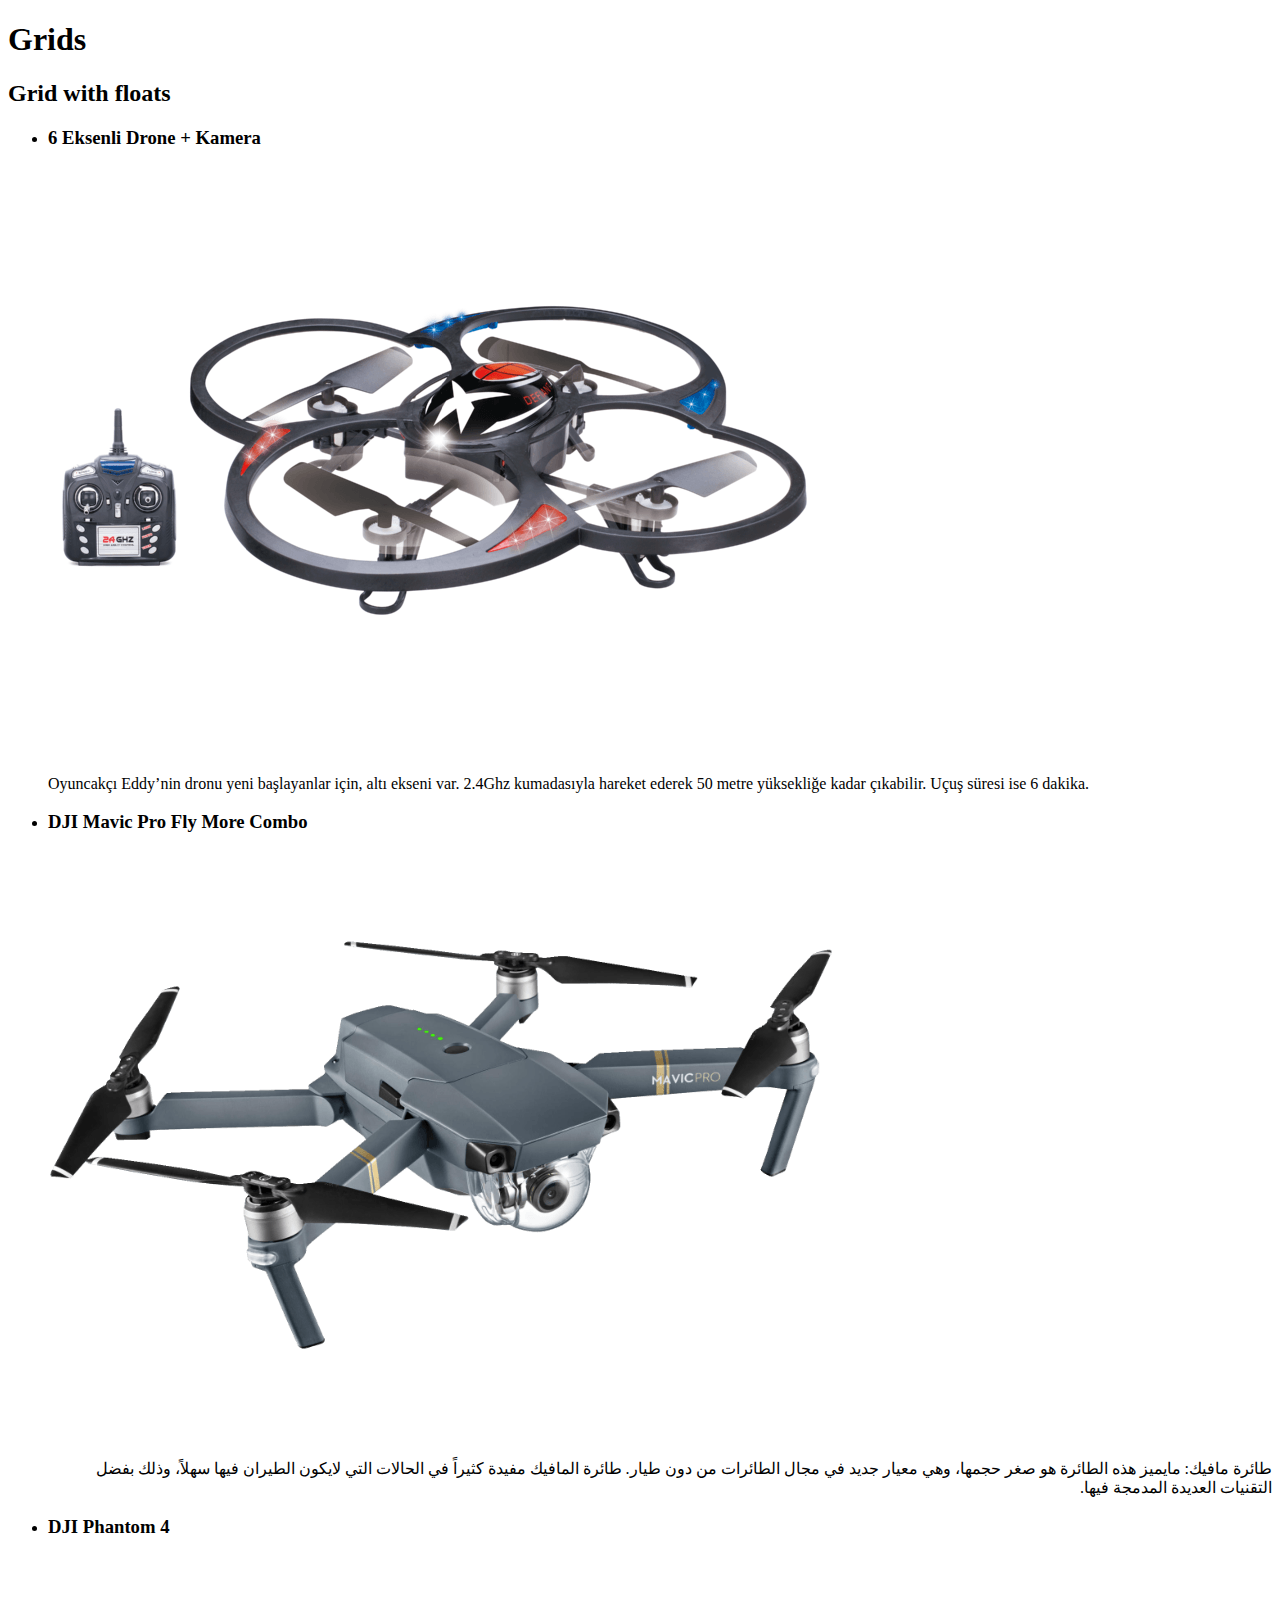
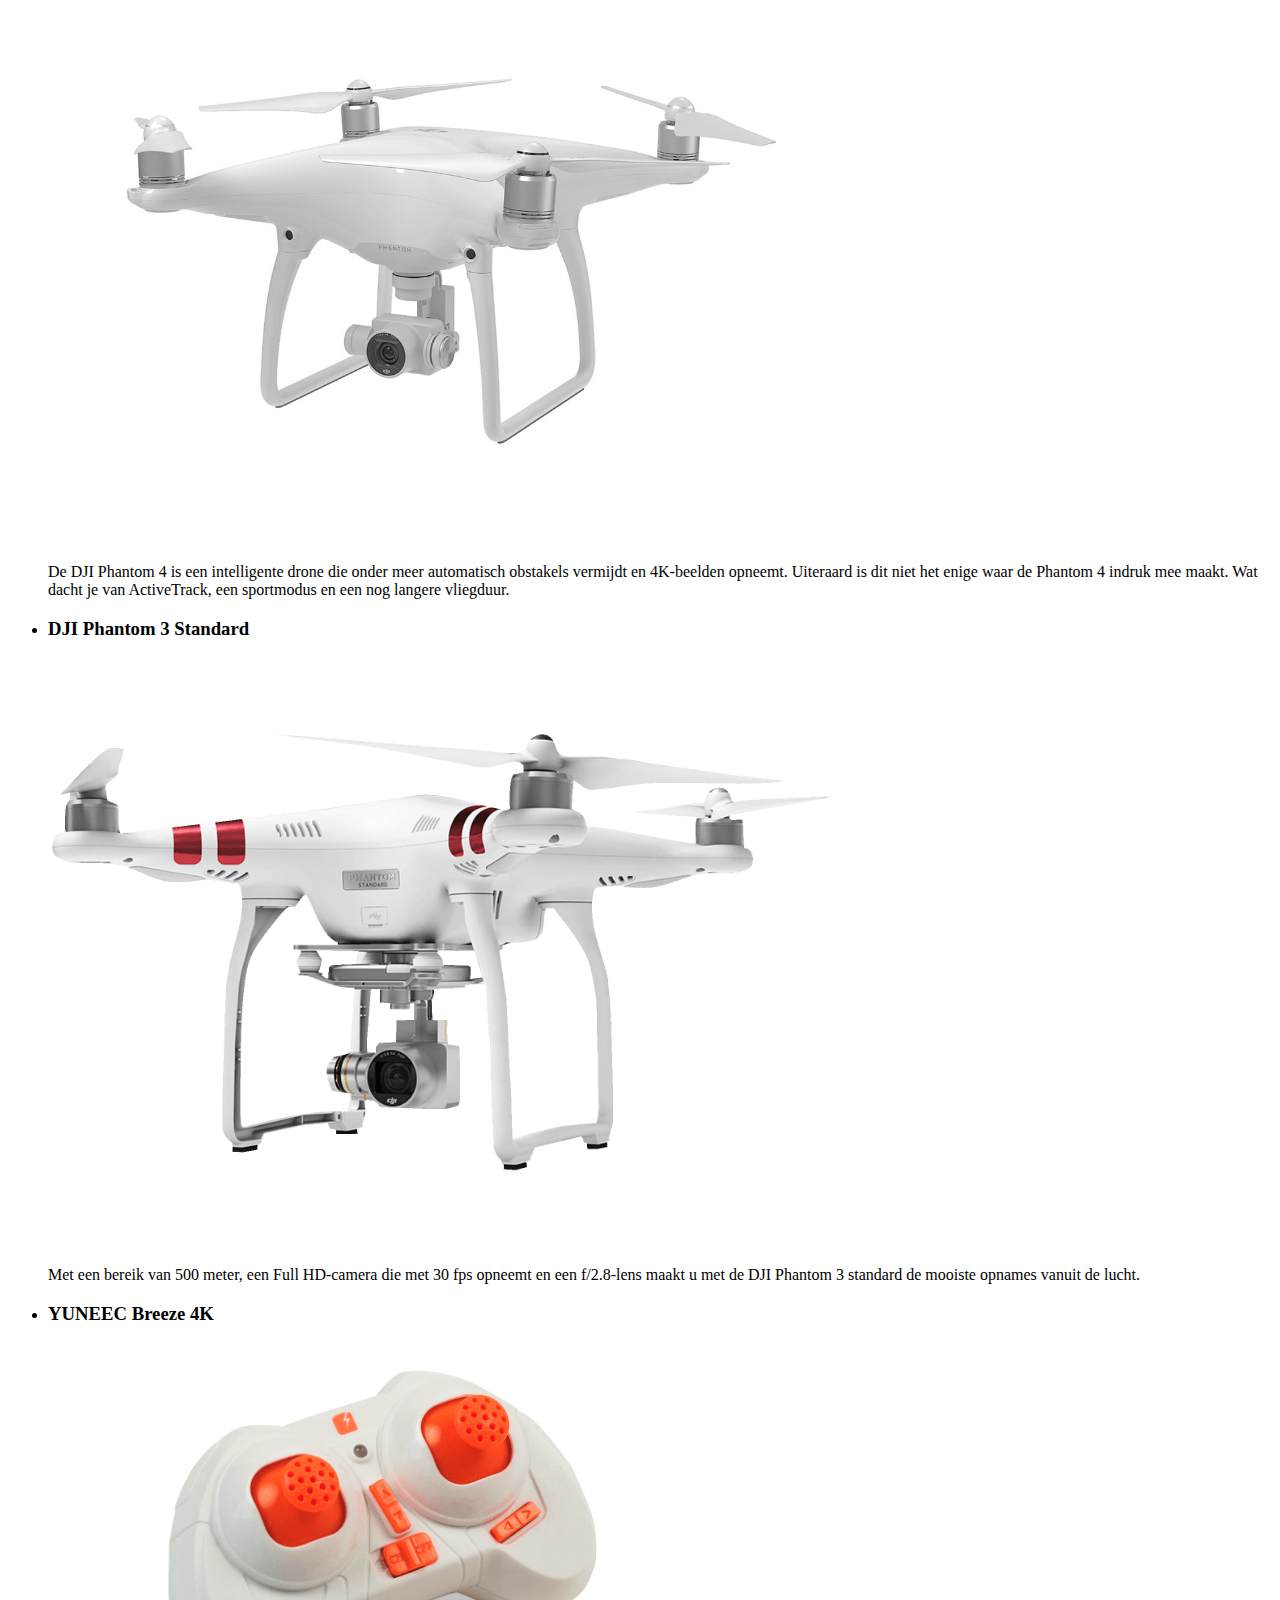
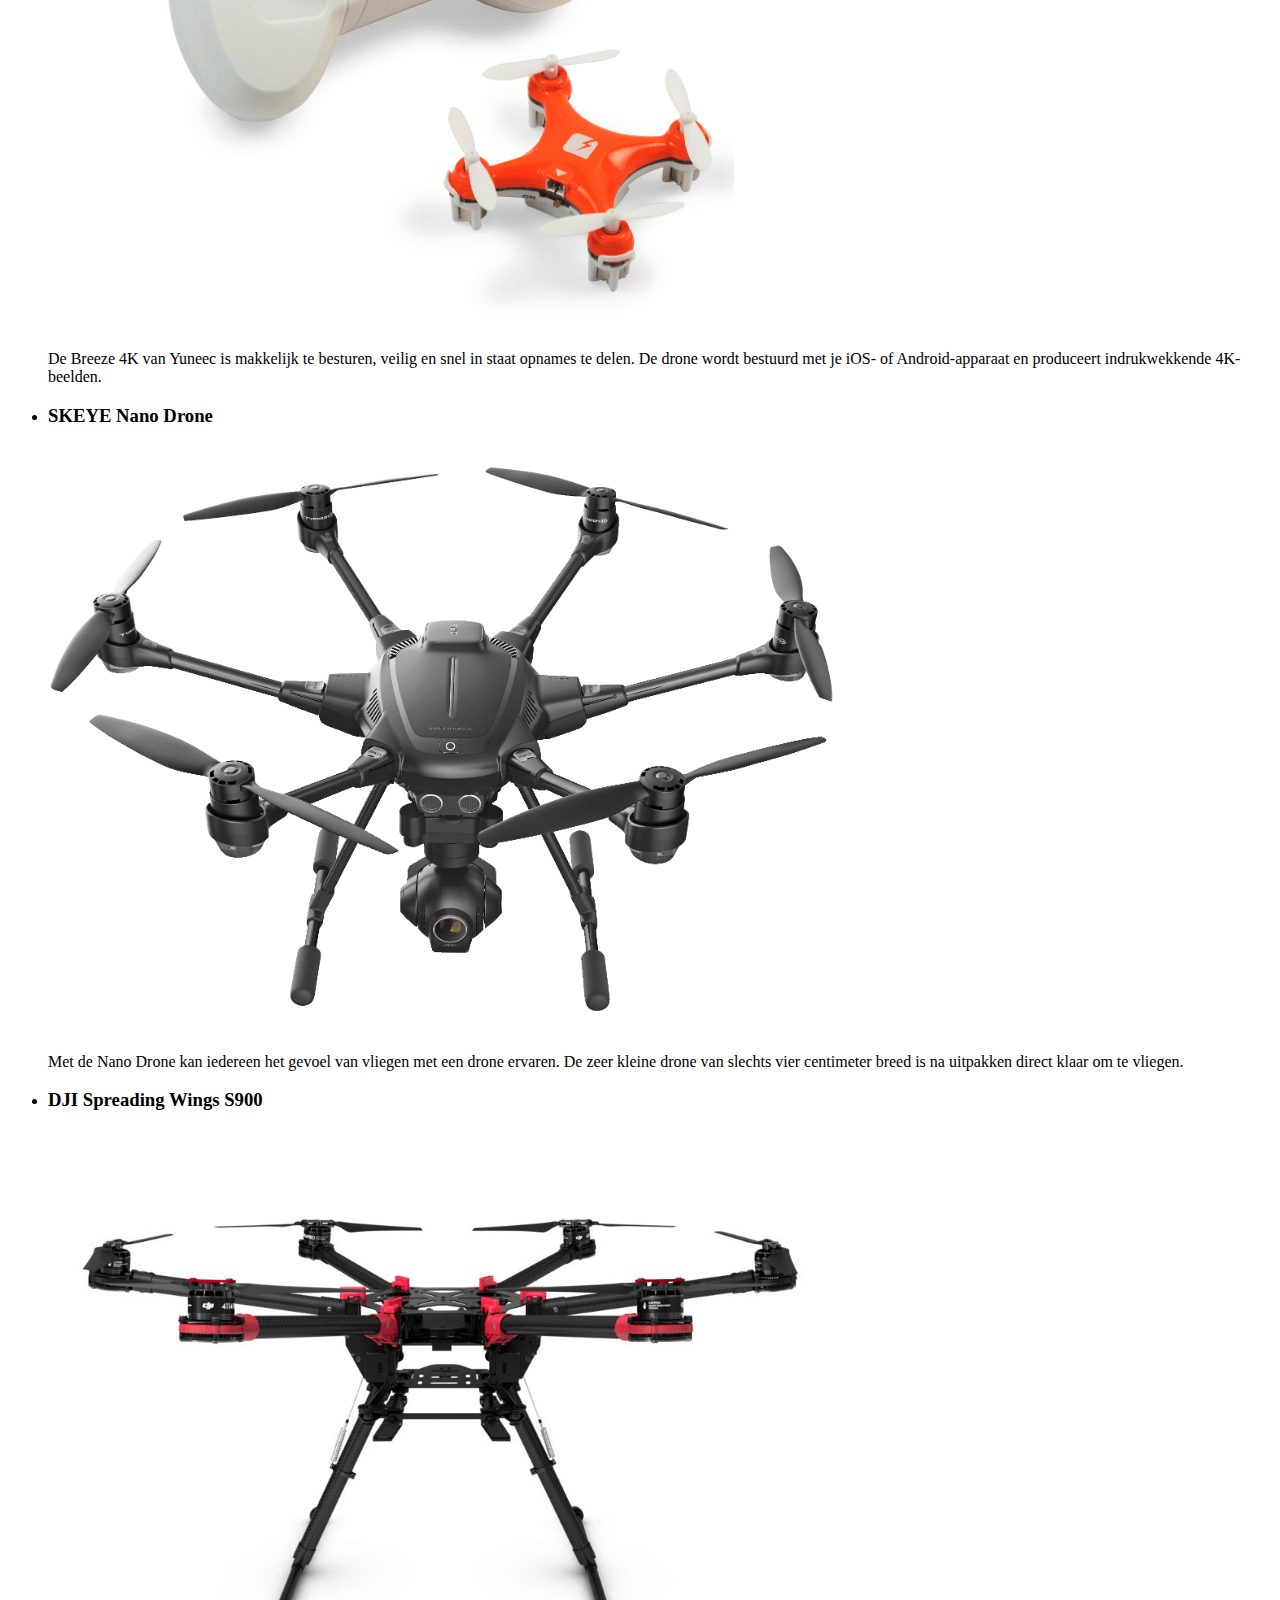
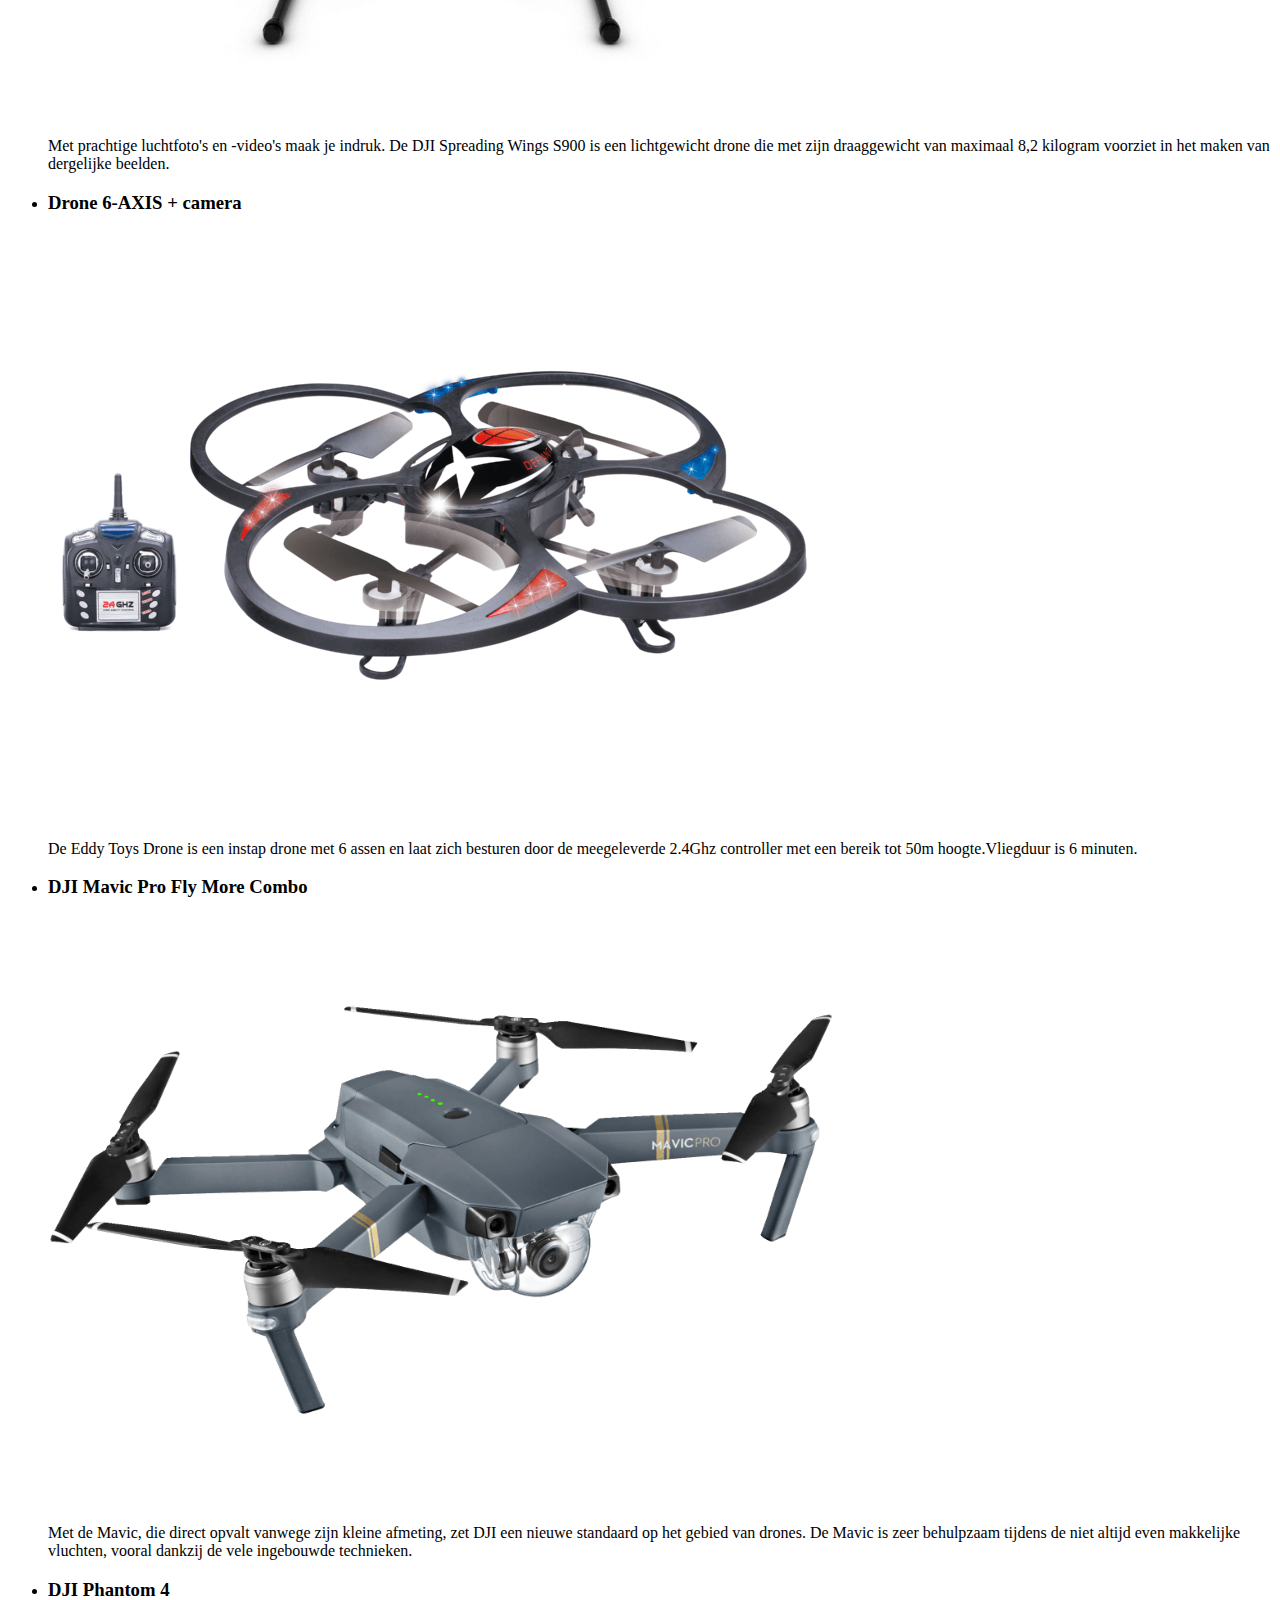
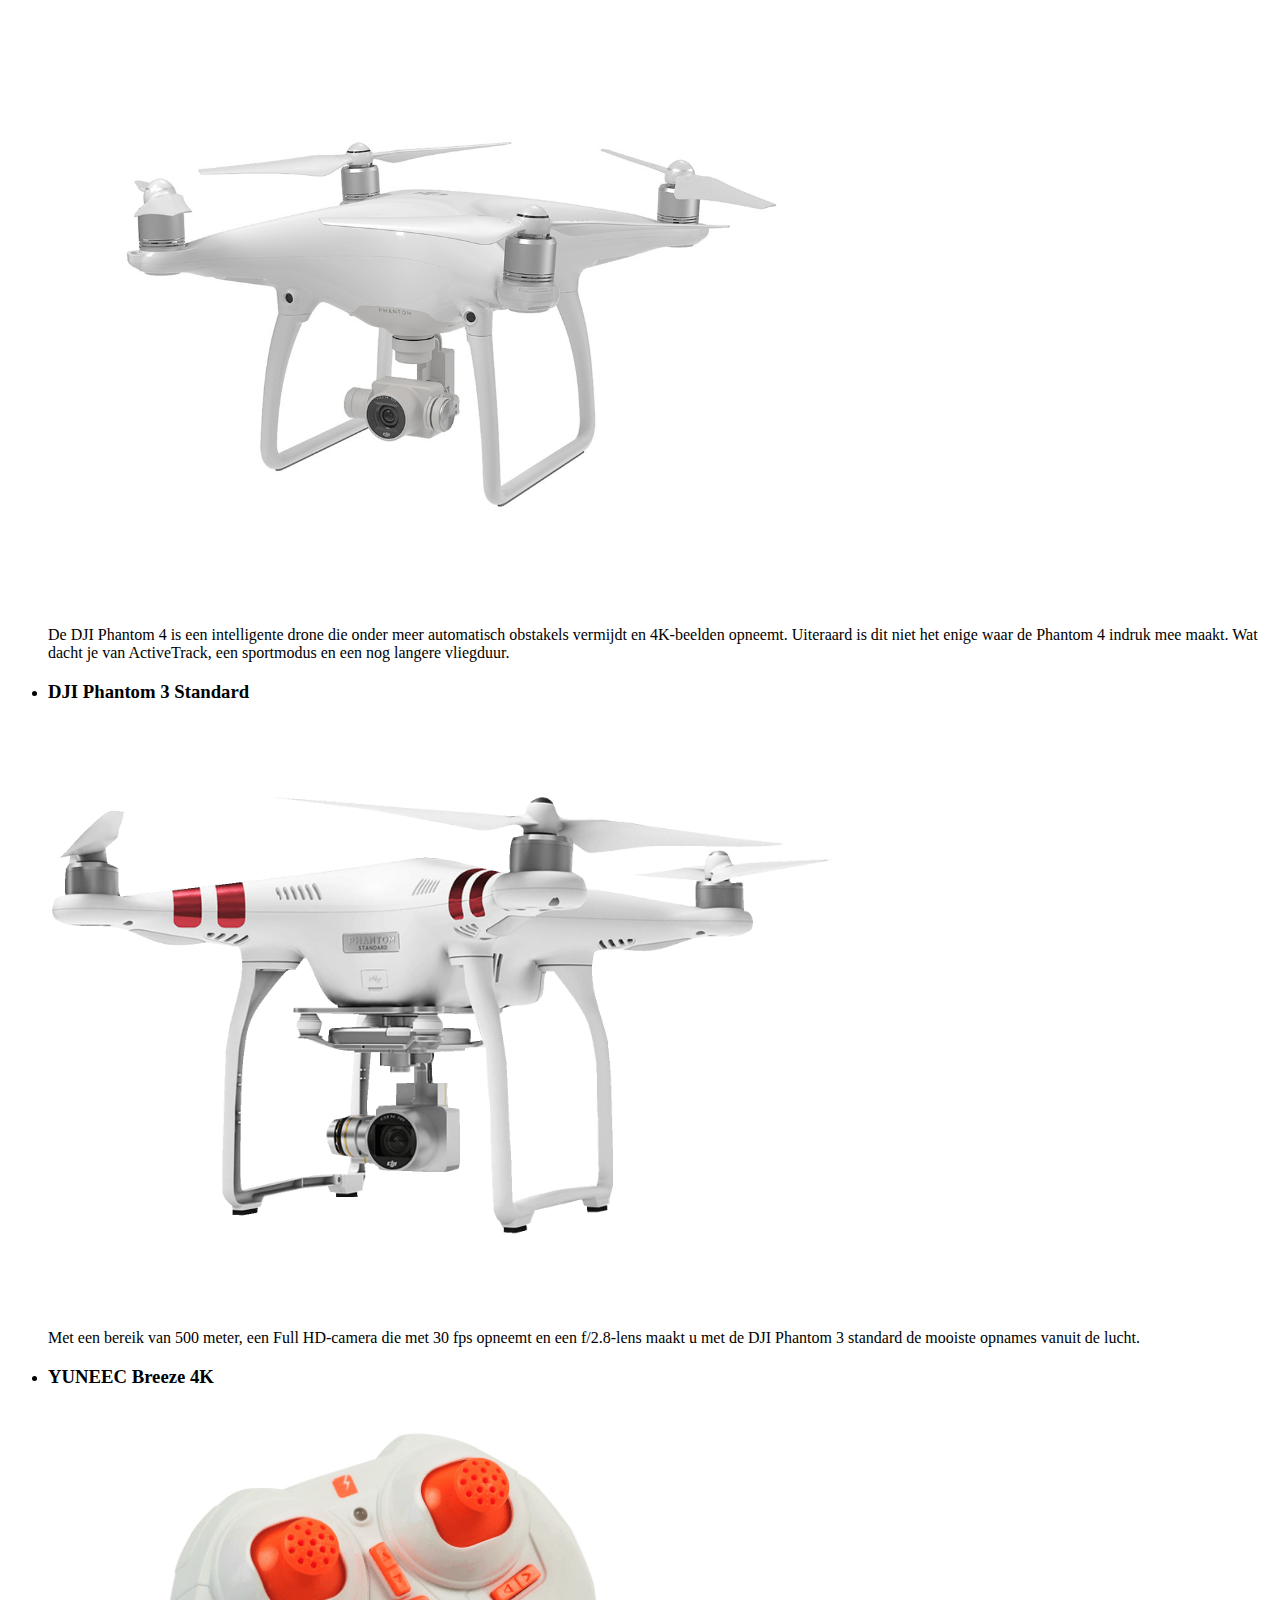
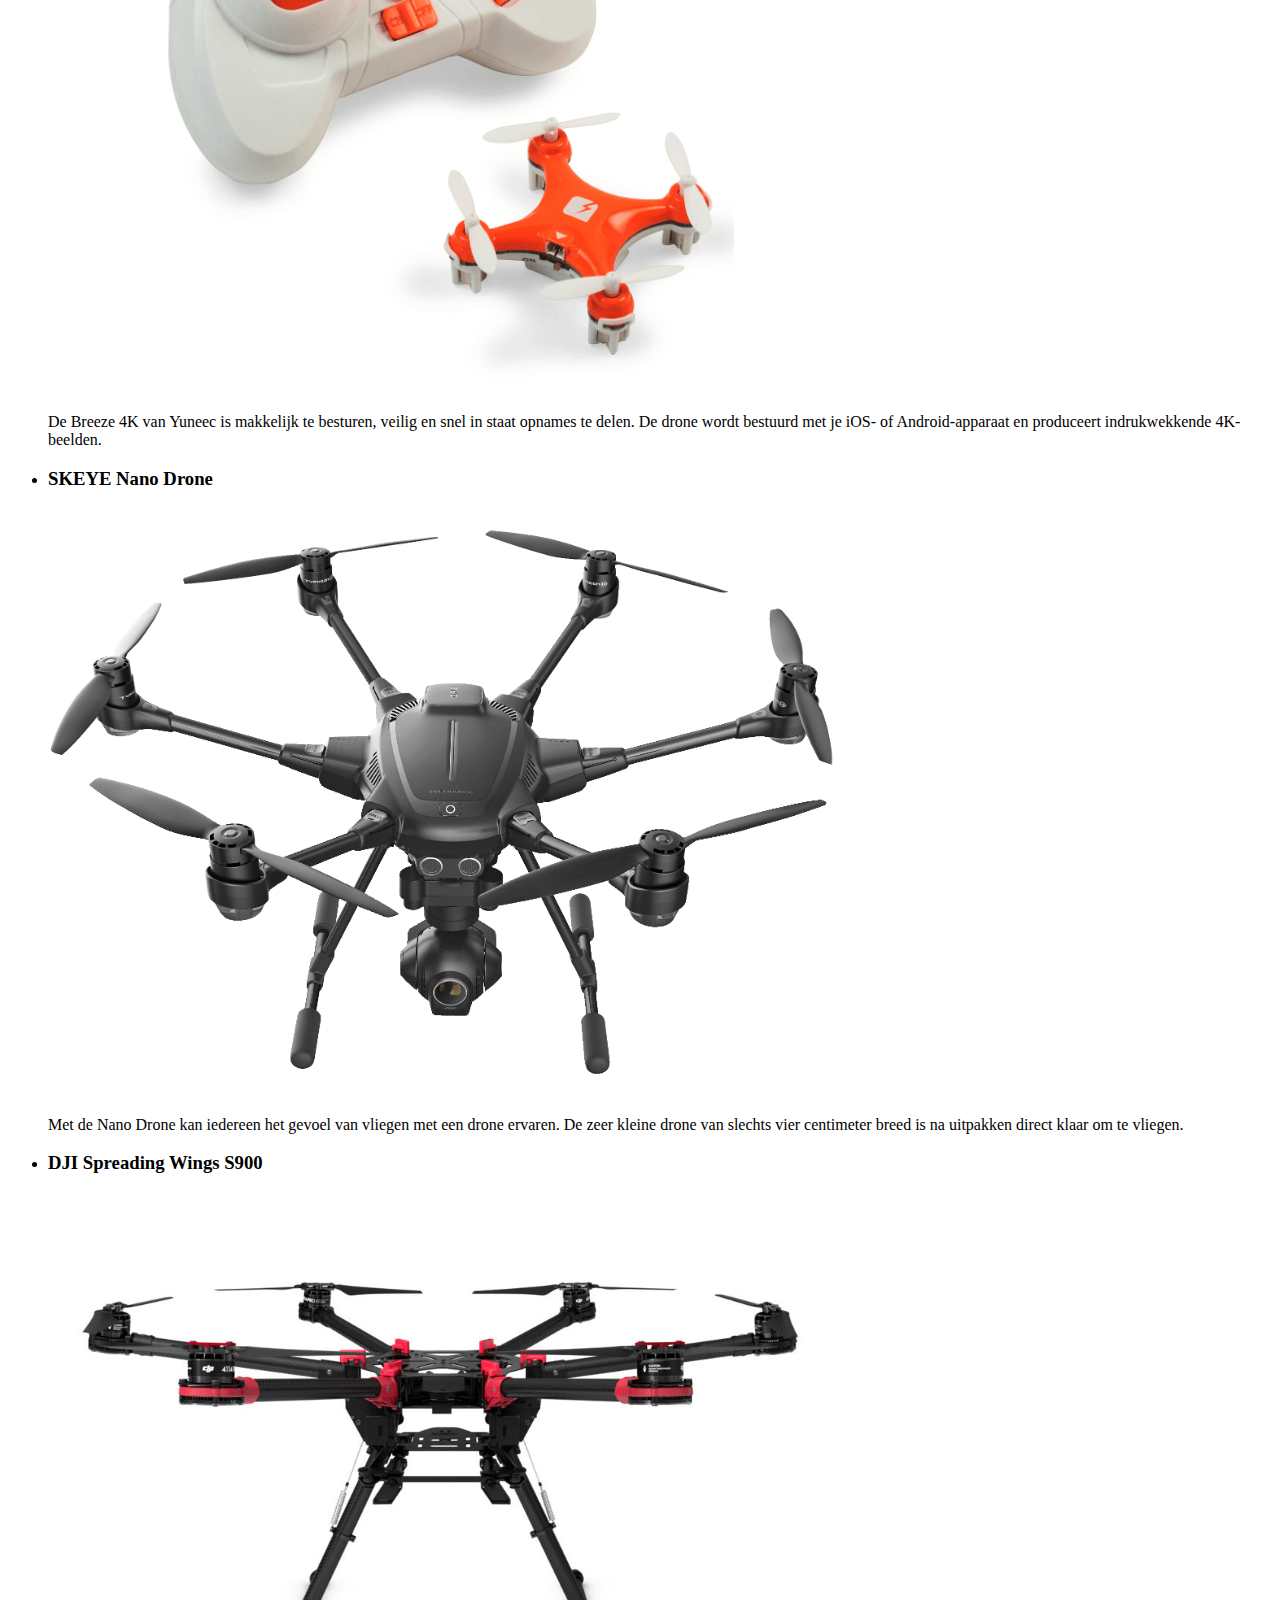
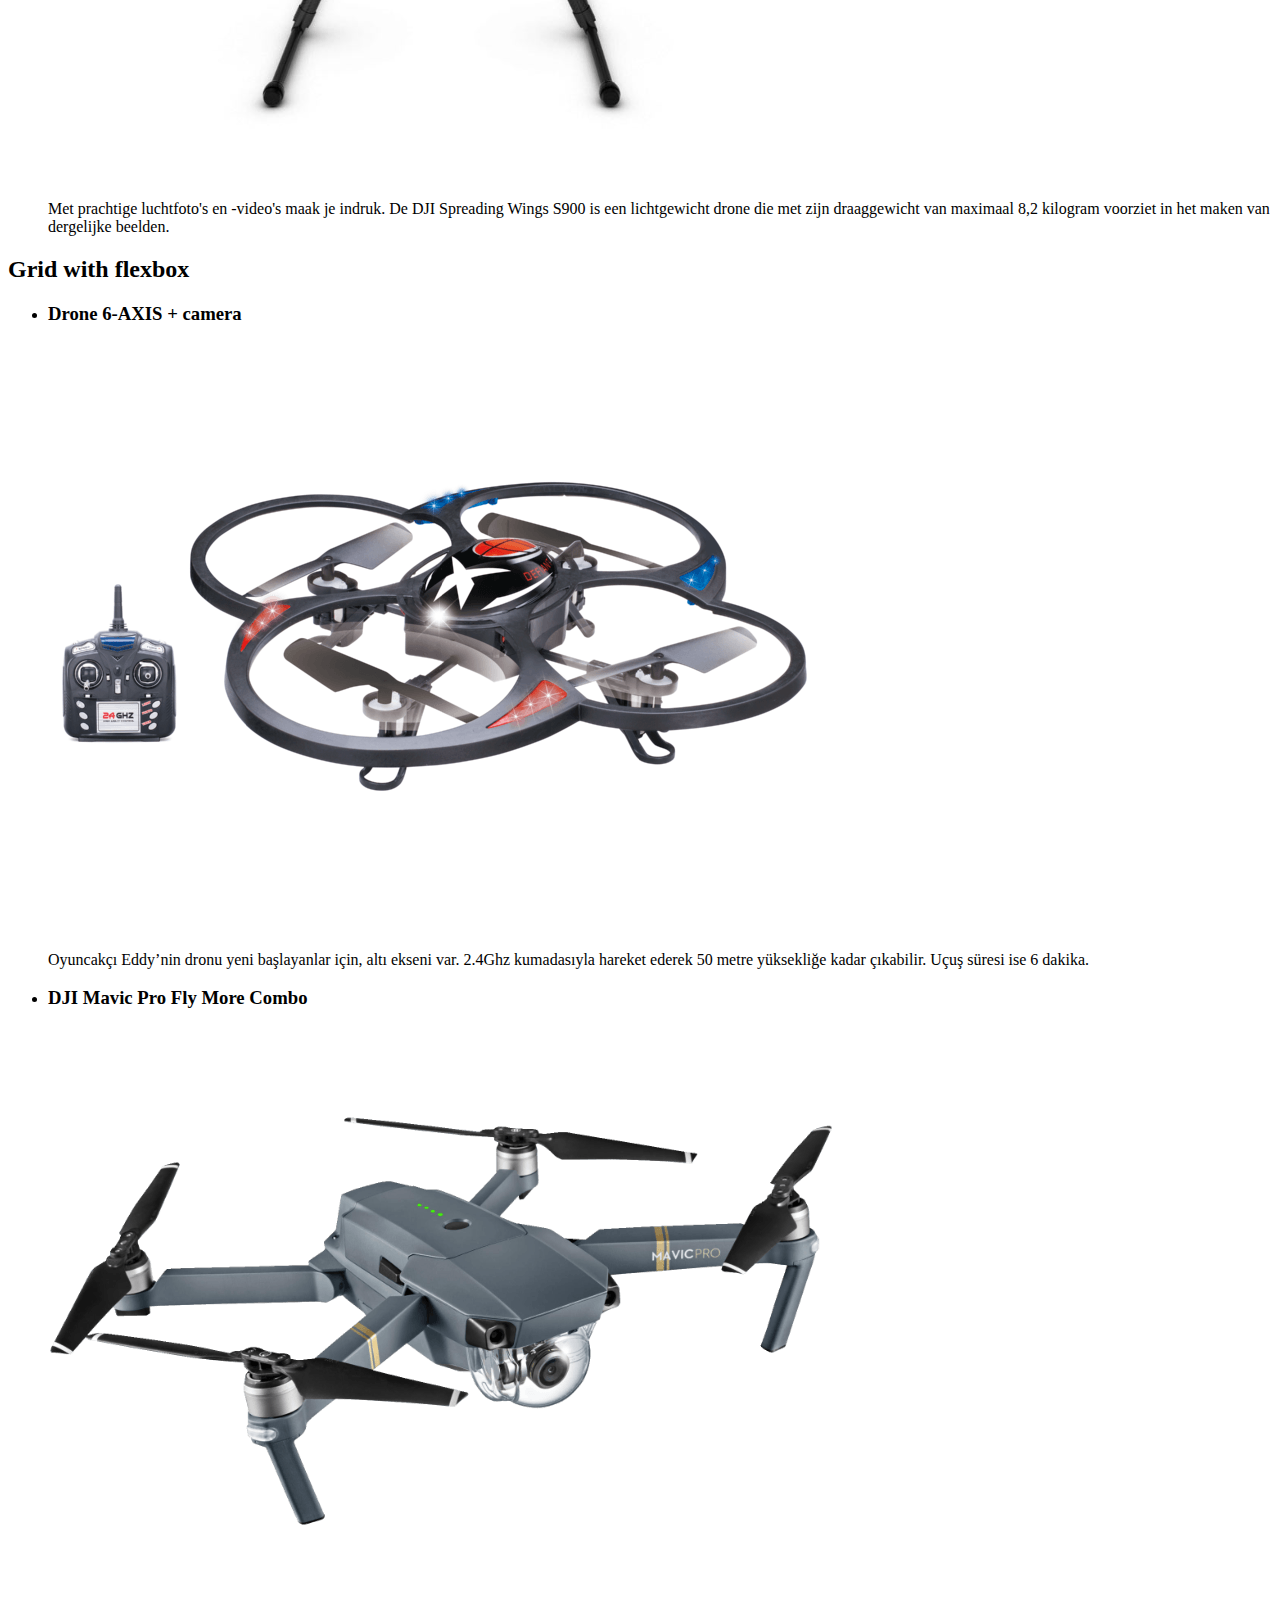
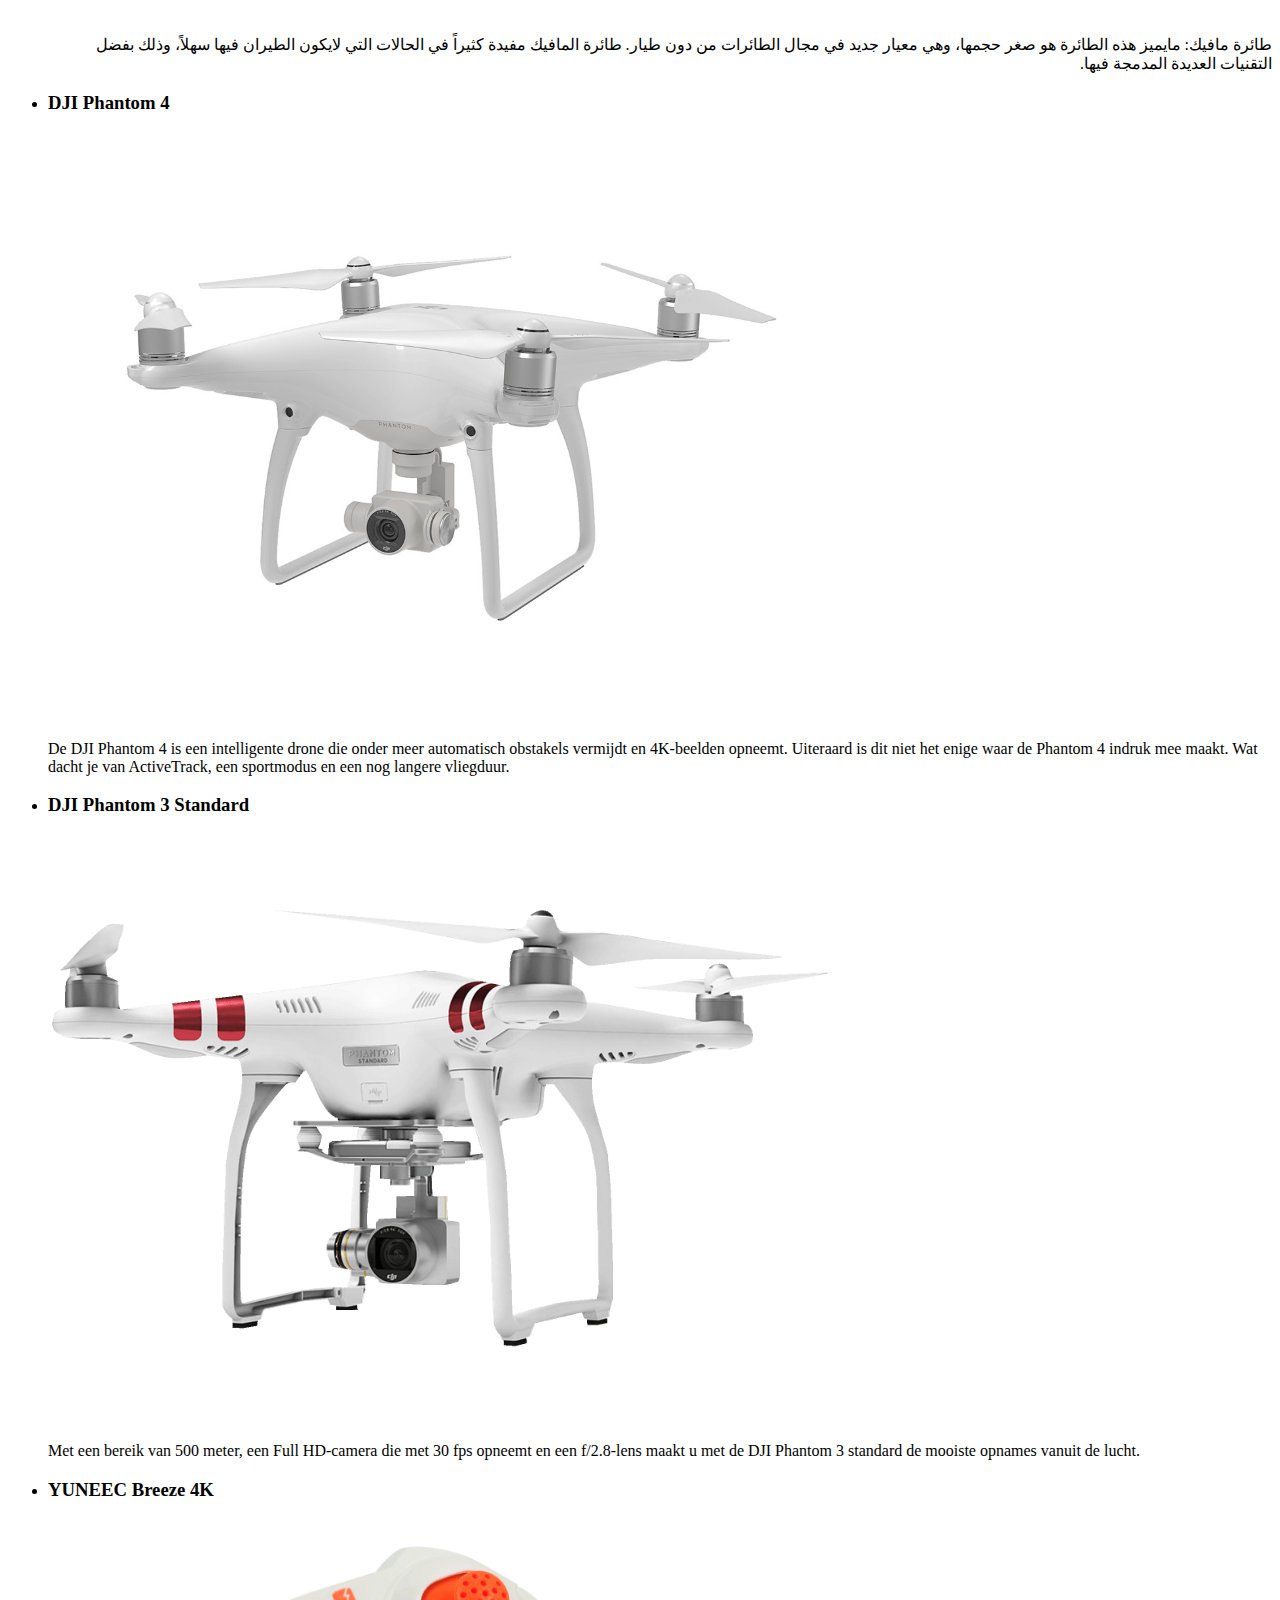
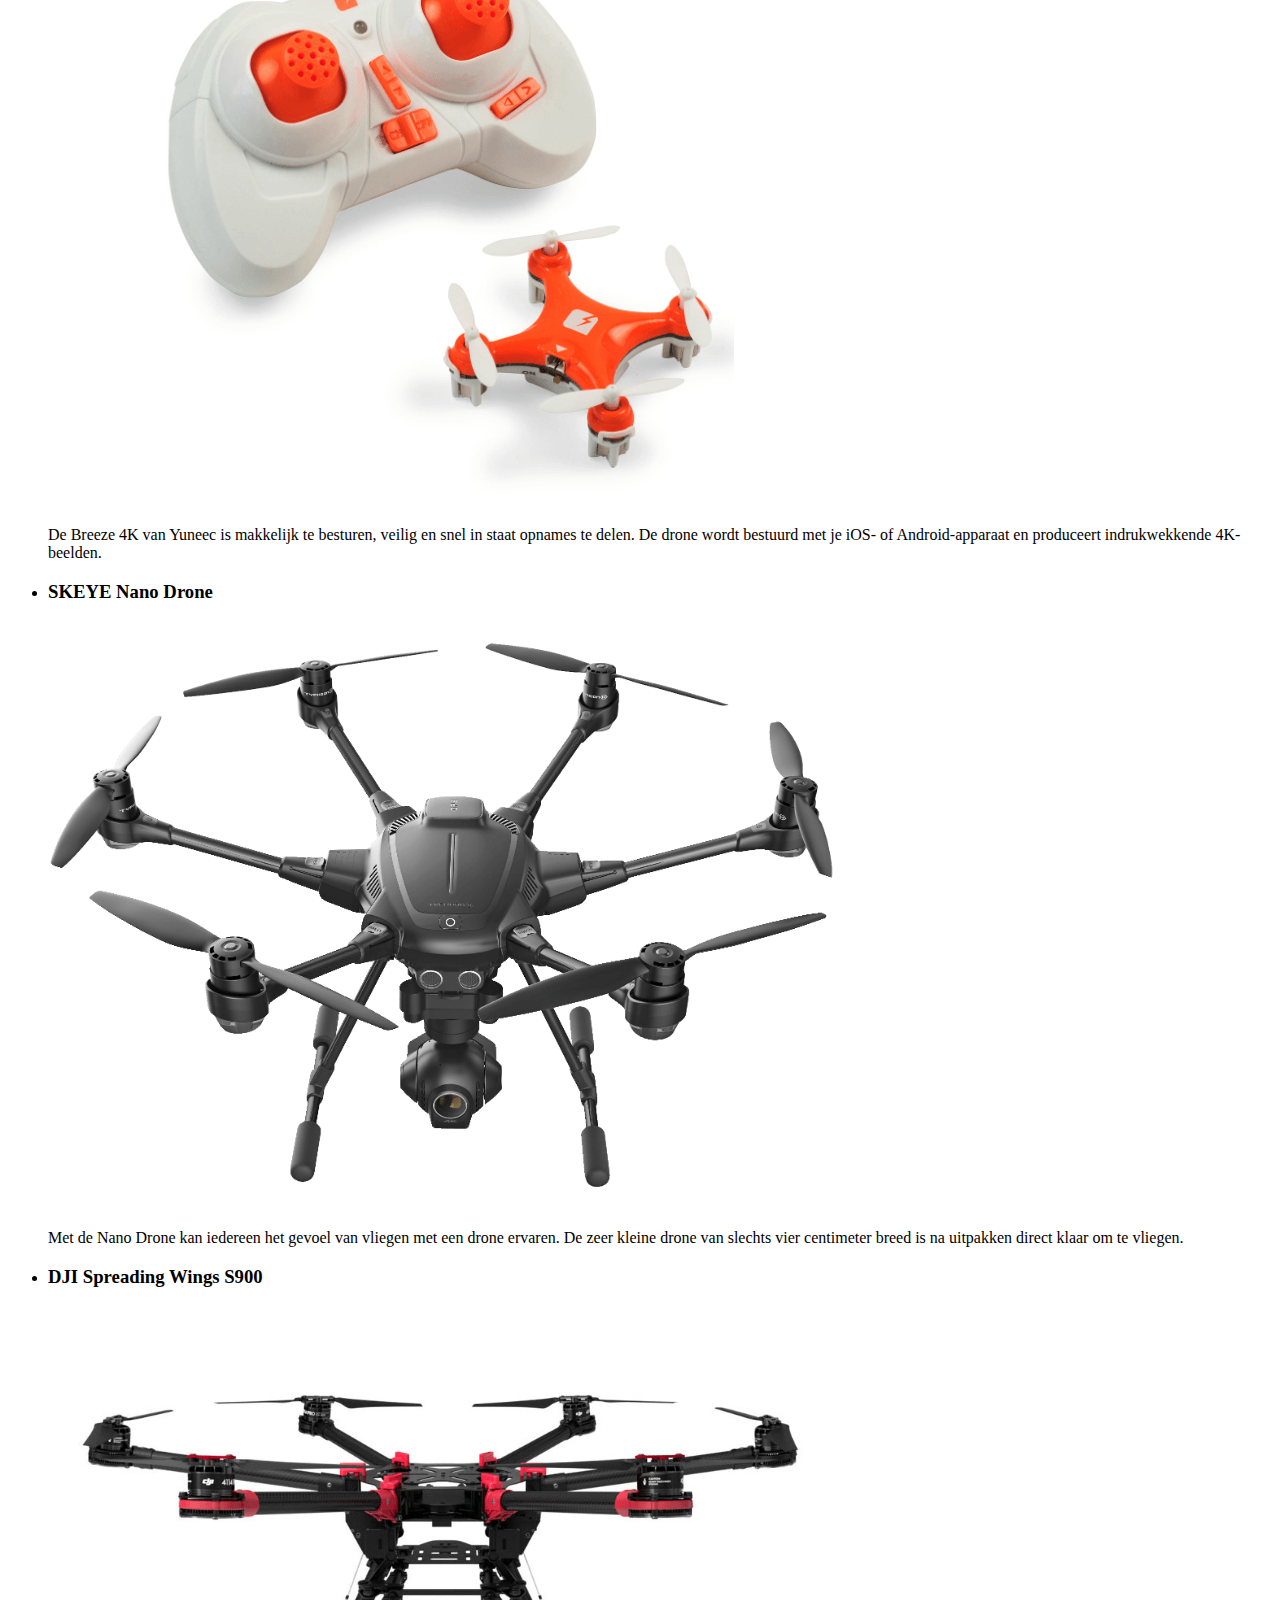
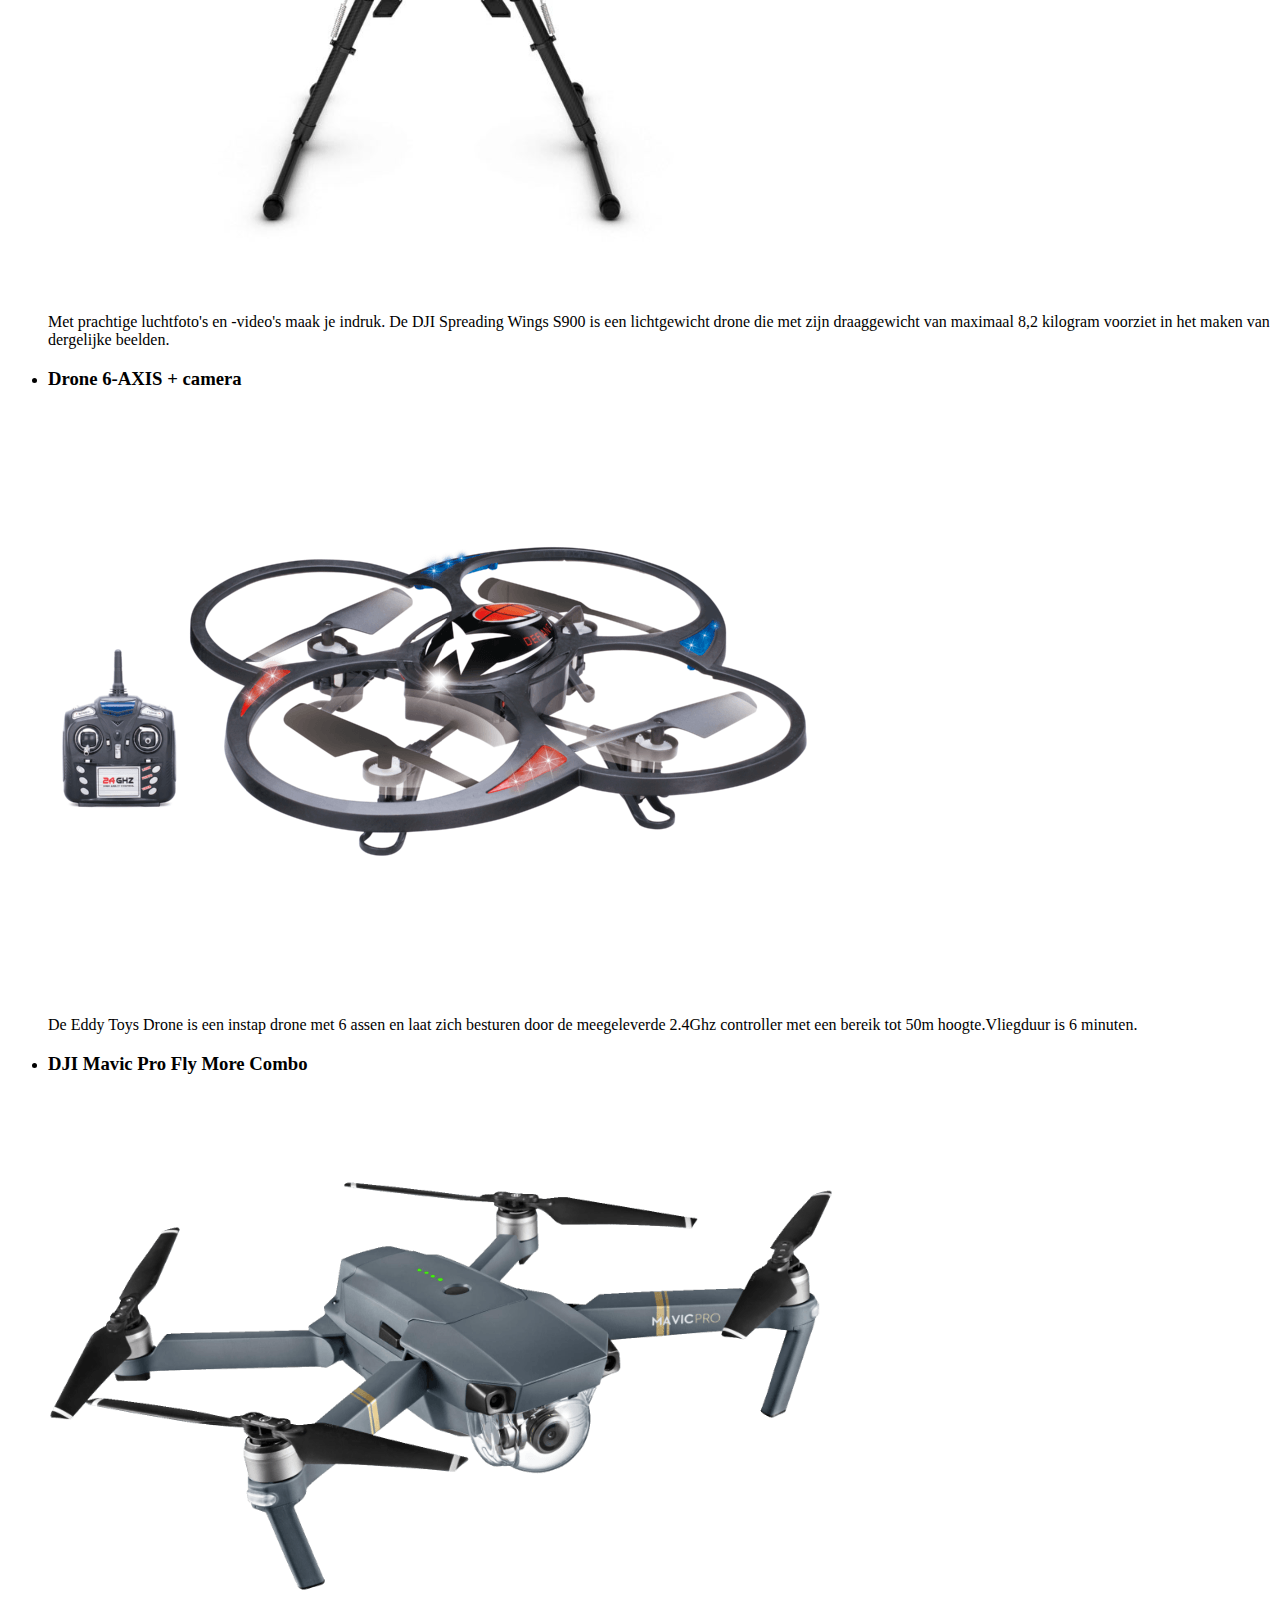
==== week3/index.html @ 118d5007 "" ====
<!doctype html>
<html>
    <head>
        <meta charset="utf-8">
        <meta name="viewport" content="width=device-width, initial-scale=1.0">
        <title>Grids</title>
        <link rel="stylesheet" href="style.css">
    </head>
    <body>
        <header>
            <h1>Grids</h1>
        </header>
        <main>
            <section>
                <h2>Grid with floats</h2>
                <ul id="grid-floats">
                    <li class="grid-item">
                        <h3>6 Eksenli Drone + Kamera</h3>
                        <img src="images/drone1.png">
                        <p>Oyuncakçı Eddy’nin dronu yeni başlayanlar için, altı ekseni var. 2.4Ghz kumadasıyla hareket ederek 50 metre yüksekliğe kadar çıkabilir. Uçuş süresi ise 6 dakika.</p>
                    </li>
                    <li class="grid-item">
                        <h3>DJI Mavic Pro Fly More Combo</h3>
                        <img src="images/drone2.png">
                         <p dir="rtl">طائرة مافيك: مايميز هذه الطائرة هو صغر حجمها، وهي معيار جديد في مجال الطائرات من دون طيار. طائرة المافيك مفيدة كثيراً في الحالات التي لايكون الطيران فيها سهلاً، وذلك بفضل التقنيات العديدة المدمجة فيها.</p>
                    </li>
                    <li class="grid-item">
                        <h3>DJI Phantom 4</h3>
                        <img src="images/drone3.png">
                        <p>De DJI Phantom 4 is een intelligente drone die onder meer automatisch obstakels vermijdt en 4K-beelden opneemt. Uiteraard is dit niet het enige waar de Phantom 4 indruk mee maakt. Wat dacht je van ActiveTrack, een sportmodus en een nog langere vliegduur.</p>
                    </li>
                    <li class="grid-item">
                        <h3>DJI Phantom 3 Standard</h3>
                        <img src="images/drone4.png">
                        <p>Met een bereik van 500 meter, een Full HD-camera die met 30 fps opneemt en een f/2.8-lens maakt u met de DJI Phantom 3 standard de mooiste opnames vanuit de lucht.</p>
                    </li>
                    <li class="grid-item">
                        <h3>YUNEEC Breeze 4K</h3>
                        <img src="images/drone5.png">
                        <p>De Breeze 4K van Yuneec is makkelijk te besturen, veilig en snel in staat opnames te delen. De drone wordt bestuurd met je iOS- of Android-apparaat en produceert indrukwekkende 4K-beelden.</p>
                    </li>
                    <li class="grid-item">
                        <h3>SKEYE Nano Drone</h3>
                        <img src="images/drone6.png">
                        <p>Met de Nano Drone kan iedereen het gevoel van vliegen met een drone ervaren. De zeer kleine drone van slechts vier centimeter breed is na uitpakken direct klaar om te vliegen.</p>
                    </li>
                    <li class="grid-item">
                        <h3>DJI Spreading Wings S900</h3>
                        <img src="images/drone7.png">
                        <p>Met prachtige luchtfoto's en -video's maak je indruk. De DJI Spreading Wings S900 is een lichtgewicht drone die met zijn draaggewicht van maximaal 8,2 kilogram voorziet in het maken van dergelijke beelden.</p>
                    </li>
                    <li class="grid-item">
                        <h3>Drone 6-AXIS + camera</h3>
                        <img src="images/drone1.png">
                        <p>De Eddy Toys Drone is een instap drone met 6 assen en laat zich besturen door de meegeleverde 2.4Ghz controller met een bereik tot 50m hoogte.Vliegduur is 6 minuten.</p>
                    </li>
                    <li class="grid-item">
                        <h3>DJI Mavic Pro Fly More Combo</h3>
                        <img src="images/drone2.png">
                        <p>Met de Mavic, die direct opvalt vanwege zijn kleine afmeting, zet DJI een nieuwe standaard op het gebied van drones. De Mavic is zeer behulpzaam tijdens de niet altijd even makkelijke vluchten, vooral dankzij de vele ingebouwde technieken.</p>
                    </li>
                    <li class="grid-item">
                        <h3>DJI Phantom 4</h3>
                        <img src="images/drone3.png">
                        <p>De DJI Phantom 4 is een intelligente drone die onder meer automatisch obstakels vermijdt en 4K-beelden opneemt. Uiteraard is dit niet het enige waar de Phantom 4 indruk mee maakt. Wat dacht je van ActiveTrack, een sportmodus en een nog langere vliegduur.</p>
                    </li>
                    <li class="grid-item">
                        <h3>DJI Phantom 3 Standard</h3>
                        <img src="images/drone4.png">
                        <p>Met een bereik van 500 meter, een Full HD-camera die met 30 fps opneemt en een f/2.8-lens maakt u met de DJI Phantom 3 standard de mooiste opnames vanuit de lucht.</p>
                    </li>
                    <li class="grid-item">
                        <h3>YUNEEC Breeze 4K</h3>
                        <img src="images/drone5.png">
                        <p>De Breeze 4K van Yuneec is makkelijk te besturen, veilig en snel in staat opnames te delen. De drone wordt bestuurd met je iOS- of Android-apparaat en produceert indrukwekkende 4K-beelden.</p>
                    </li>
                    <li class="grid-item">
                        <h3>SKEYE Nano Drone</h3>
                        <img src="images/drone6.png">
                        <p>Met de Nano Drone kan iedereen het gevoel van vliegen met een drone ervaren. De zeer kleine drone van slechts vier centimeter breed is na uitpakken direct klaar om te vliegen.</p>
                    </li>
                    <li class="grid-item">
                        <h3>DJI Spreading Wings S900</h3>
                        <img src="images/drone7.png">
                        <p>Met prachtige luchtfoto's en -video's maak je indruk. De DJI Spreading Wings S900 is een lichtgewicht drone die met zijn draaggewicht van maximaal 8,2 kilogram voorziet in het maken van dergelijke beelden.</p>
                    </li>
                </ul>
                
            </section>
            <section>
                <h2>Grid with flexbox</h2>
                <ul id="grid-flex">
                    <li class="grid-item">
                        <h3>Drone 6-AXIS + camera</h3>
                        <img src="images/drone1.png">
                        <p>Oyuncakçı Eddy’nin dronu yeni başlayanlar için, altı ekseni var. 2.4Ghz kumadasıyla hareket ederek 50 metre yüksekliğe kadar çıkabilir. Uçuş süresi ise 6 dakika.</p>
                    </li>
                    <li class="grid-item">
                        <h3>DJI Mavic Pro Fly More Combo</h3>
                        <img src="images/drone2.png">
                         <p dir="rtl">طائرة مافيك: مايميز هذه الطائرة هو صغر حجمها، وهي معيار جديد في مجال الطائرات من دون طيار. طائرة المافيك مفيدة كثيراً في الحالات التي لايكون الطيران فيها سهلاً، وذلك بفضل التقنيات العديدة المدمجة فيها.</p>
                    </li>
                    <li class="grid-item">
                        <h3>DJI Phantom 4</h3>
                        <img src="images/drone3.png">
                        <p>De DJI Phantom 4 is een intelligente drone die onder meer automatisch obstakels vermijdt en 4K-beelden opneemt. Uiteraard is dit niet het enige waar de Phantom 4 indruk mee maakt. Wat dacht je van ActiveTrack, een sportmodus en een nog langere vliegduur.</p>
                    </li>
                    <li class="grid-item">
                        <h3>DJI Phantom 3 Standard</h3>
                        <img src="images/drone4.png">
                        <p>Met een bereik van 500 meter, een Full HD-camera die met 30 fps opneemt en een f/2.8-lens maakt u met de DJI Phantom 3 standard de mooiste opnames vanuit de lucht.</p>
                    </li>
                    <li class="grid-item">
                        <h3>YUNEEC Breeze 4K</h3>
                        <img src="images/drone5.png">
                        <p>De Breeze 4K van Yuneec is makkelijk te besturen, veilig en snel in staat opnames te delen. De drone wordt bestuurd met je iOS- of Android-apparaat en produceert indrukwekkende 4K-beelden.</p>
                    </li>
                    <li class="grid-item">
                        <h3>SKEYE Nano Drone</h3>
                        <img src="images/drone6.png">
                        <p>Met de Nano Drone kan iedereen het gevoel van vliegen met een drone ervaren. De zeer kleine drone van slechts vier centimeter breed is na uitpakken direct klaar om te vliegen.</p>
                    </li>
                    <li class="grid-item">
                        <h3>DJI Spreading Wings S900</h3>
                        <img src="images/drone7.png">
                        <p>Met prachtige luchtfoto's en -video's maak je indruk. De DJI Spreading Wings S900 is een lichtgewicht drone die met zijn draaggewicht van maximaal 8,2 kilogram voorziet in het maken van dergelijke beelden.</p>
                    </li>
                    <li class="grid-item">
                        <h3>Drone 6-AXIS + camera</h3>
                        <img src="images/drone1.png">
                        <p>De Eddy Toys Drone is een instap drone met 6 assen en laat zich besturen door de meegeleverde 2.4Ghz controller met een bereik tot 50m hoogte.Vliegduur is 6 minuten.</p>
                    </li>
                    <li class="grid-item">
                        <h3>DJI Mavic Pro Fly More Combo</h3>
                        <img src="images/drone2.png">
                        <p>Met de Mavic, die direct opvalt vanwege zijn kleine afmeting, zet DJI een nieuwe standaard op het gebied van drones. De Mavic is zeer behulpzaam tijdens de niet altijd even makkelijke vluchten, vooral dankzij de vele ingebouwde technieken.</p>
                    </li>
                    <li class="grid-item">
                        <h3>DJI Phantom 4</h3>
                        <img src="images/drone3.png">
                        <p>De DJI Phantom 4 is een intelligente drone die onder meer automatisch obstakels vermijdt en 4K-beelden opneemt. Uiteraard is dit niet het enige waar de Phantom 4 indruk mee maakt. Wat dacht je van ActiveTrack, een sportmodus en een nog langere vliegduur.</p>
                    </li>
                    <li class="grid-item">
                        <h3>DJI Phantom 3 Standard</h3>
                        <img src="images/drone4.png">
                        <p>Met een bereik van 500 meter, een Full HD-camera die met 30 fps opneemt en een f/2.8-lens maakt u met de DJI Phantom 3 standard de mooiste opnames vanuit de lucht.</p>
                    </li>
                    <li class="grid-item">
                        <h3>YUNEEC Breeze 4K</h3>
                        <img src="images/drone5.png">
                        <p>De Breeze 4K van Yuneec is makkelijk te besturen, veilig en snel in staat opnames te delen. De drone wordt bestuurd met je iOS- of Android-apparaat en produceert indrukwekkende 4K-beelden.</p>
                    </li>
                    <li class="grid-item">
                        <h3>SKEYE Nano Drone</h3>
                        <img src="images/drone6.png">
                        <p>Met de Nano Drone kan iedereen het gevoel van vliegen met een drone ervaren. De zeer kleine drone van slechts vier centimeter breed is na uitpakken direct klaar om te vliegen.</p>
                    </li>
                    <li class="grid-item">
                        <h3>DJI Spreading Wings S900</h3>
                        <img src="images/drone7.png">
                        <p>Met prachtige luchtfoto's en -video's maak je indruk. De DJI Spreading Wings S900 is een lichtgewicht drone die met zijn draaggewicht van maximaal 8,2 kilogram voorziet in het maken van dergelijke beelden.</p>
                    </li>
                </ul>
            </section>
        </main>
    </body>
</html>
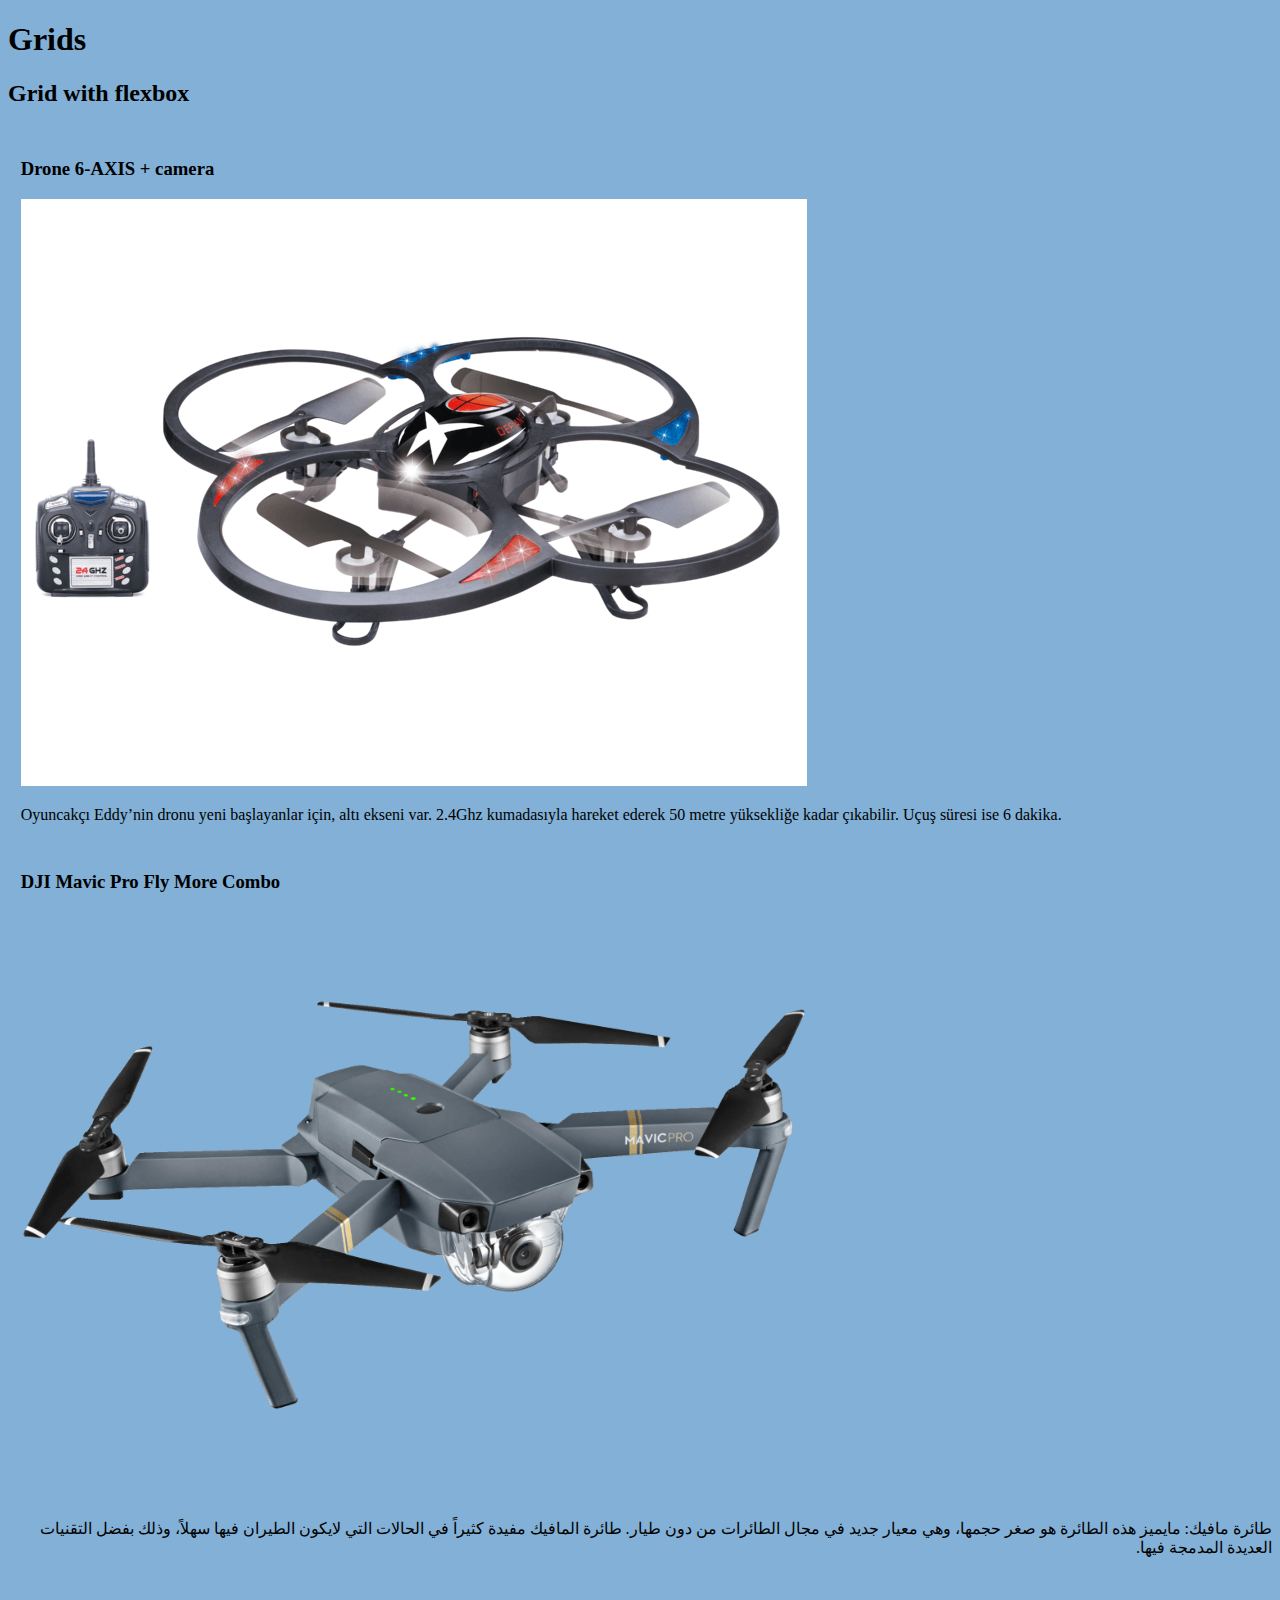
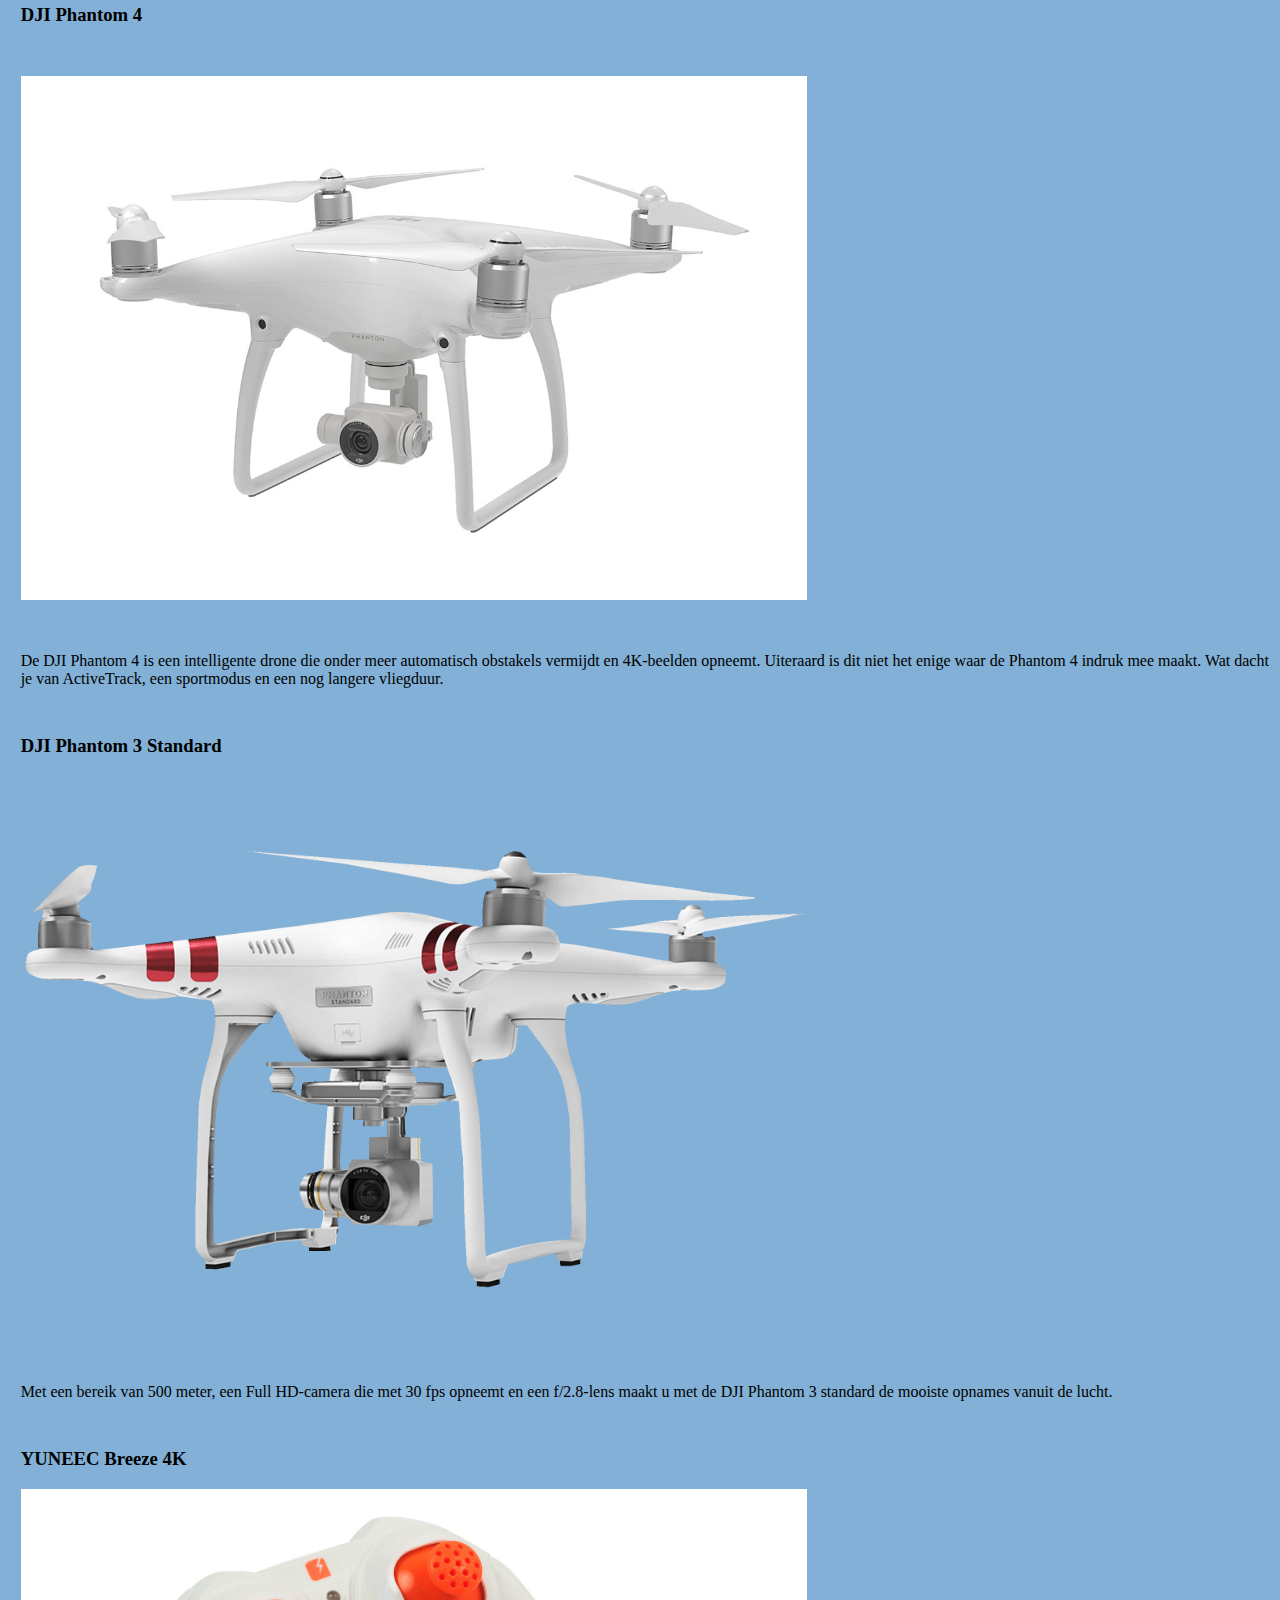
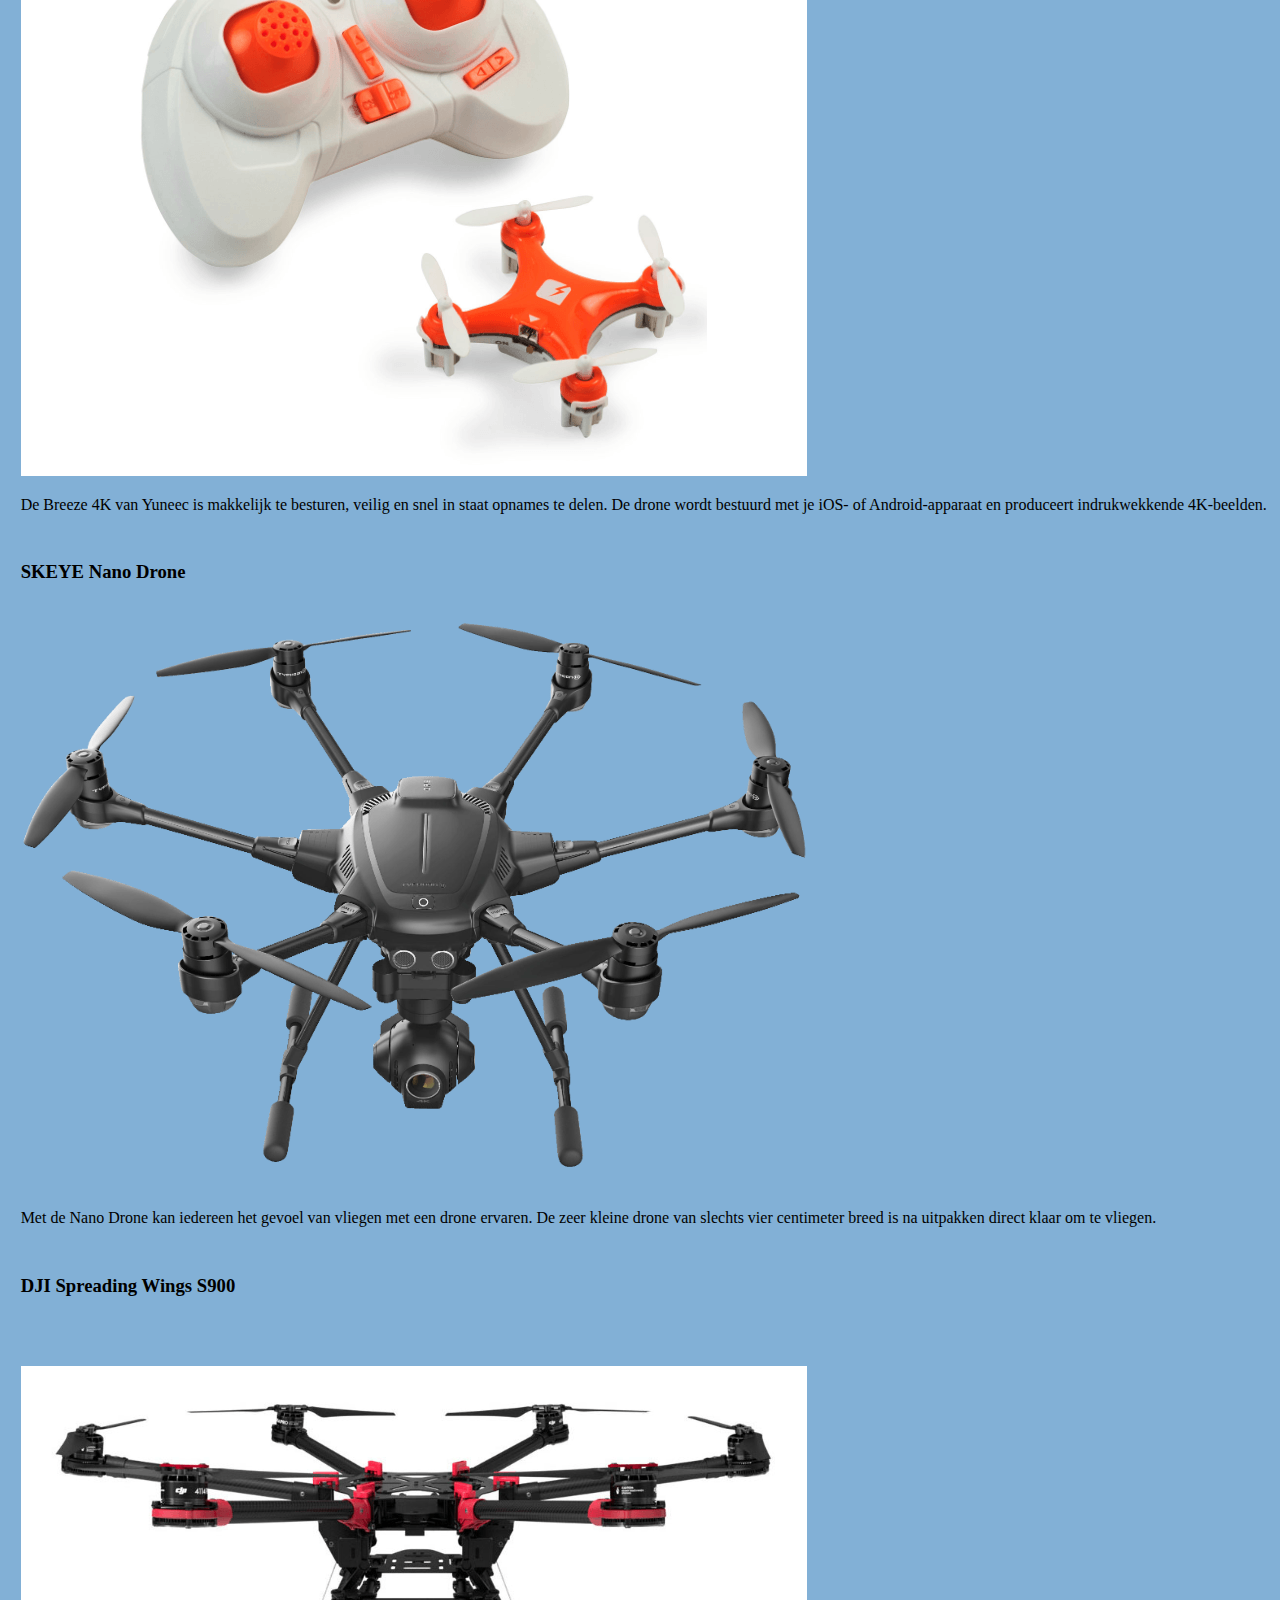
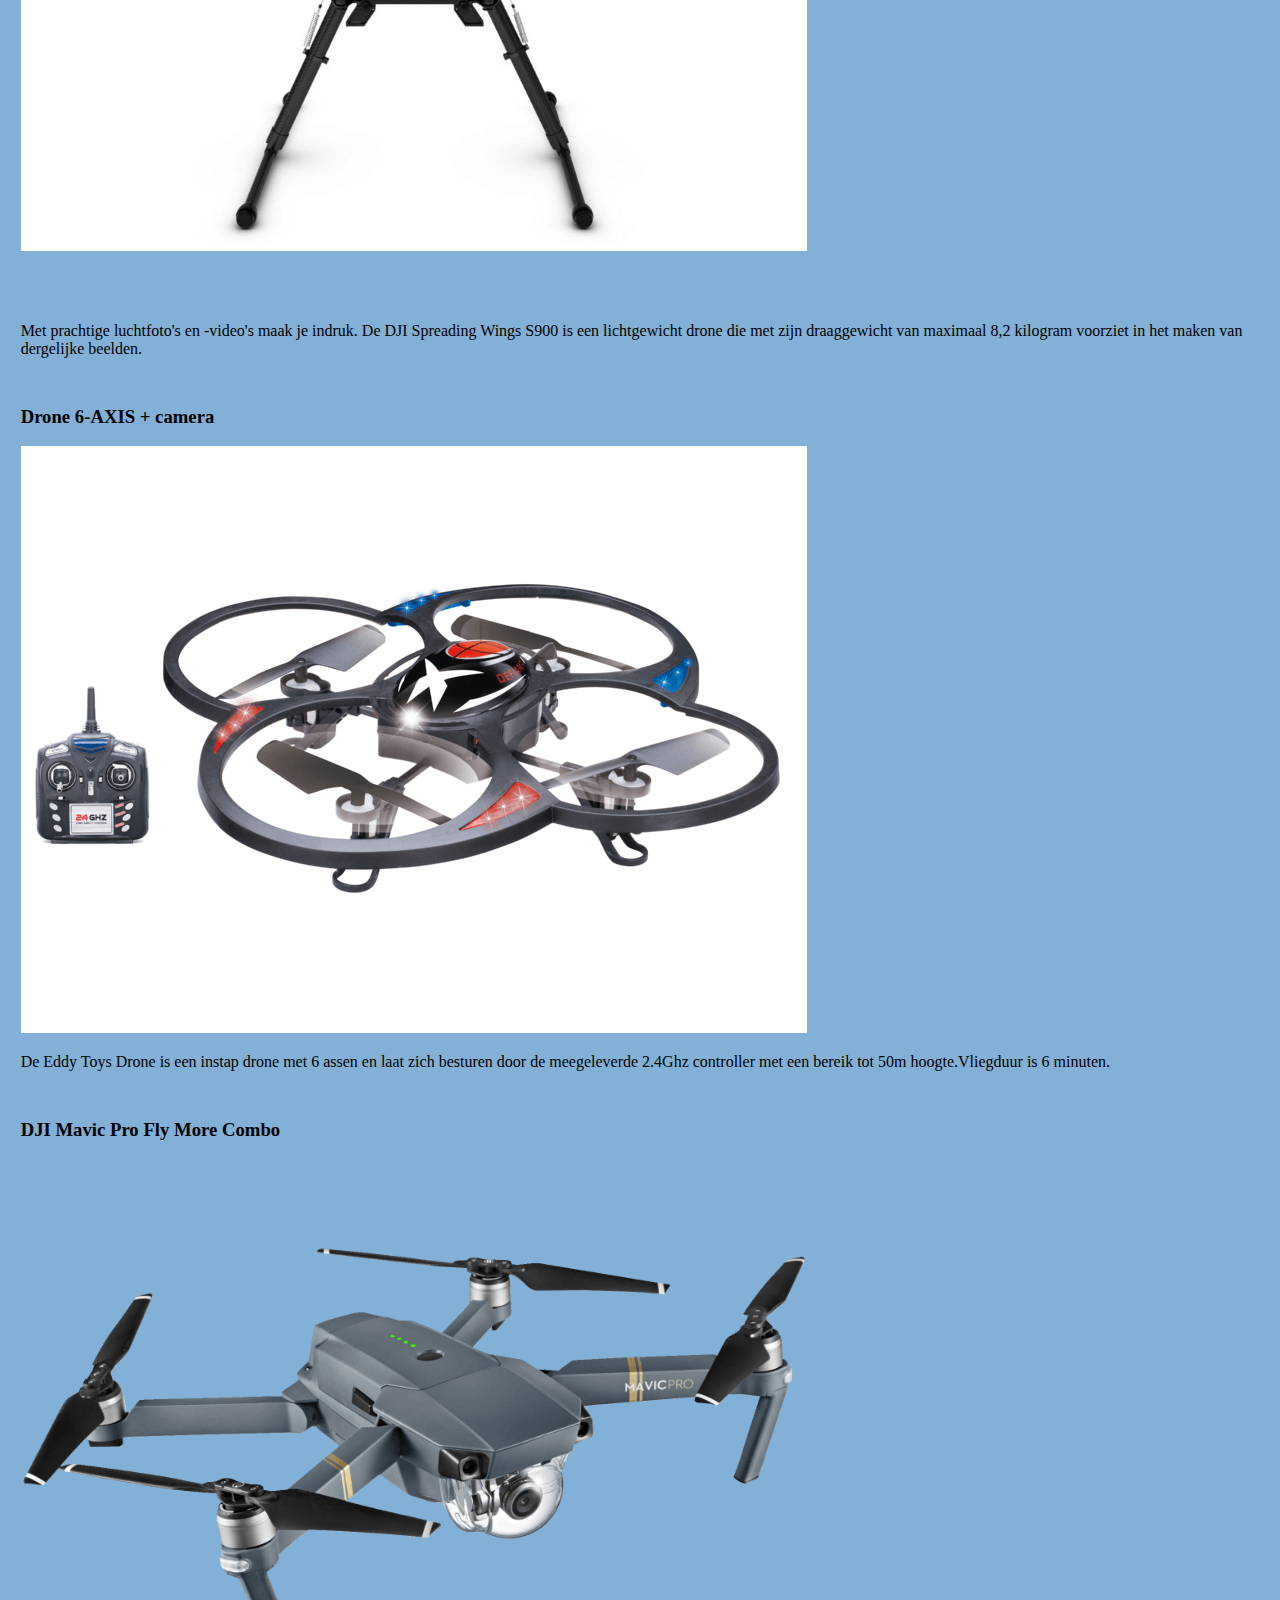
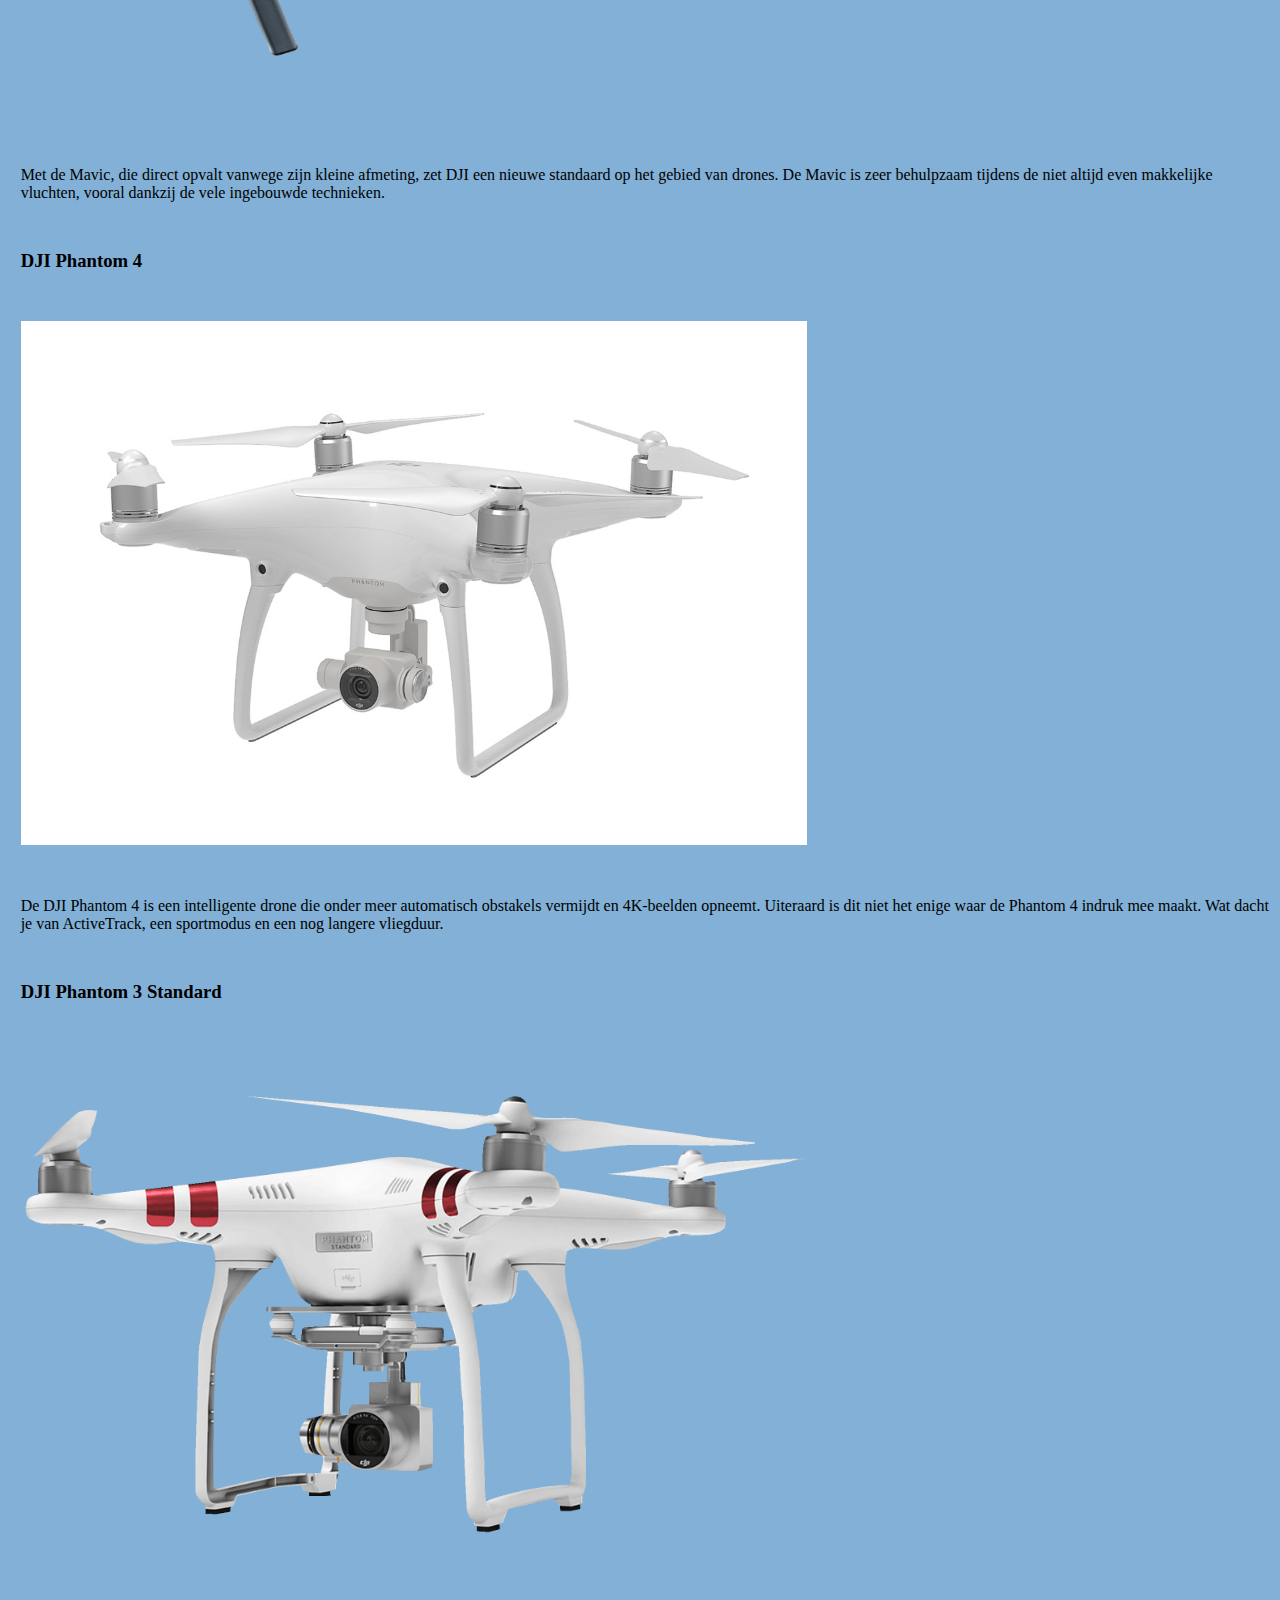
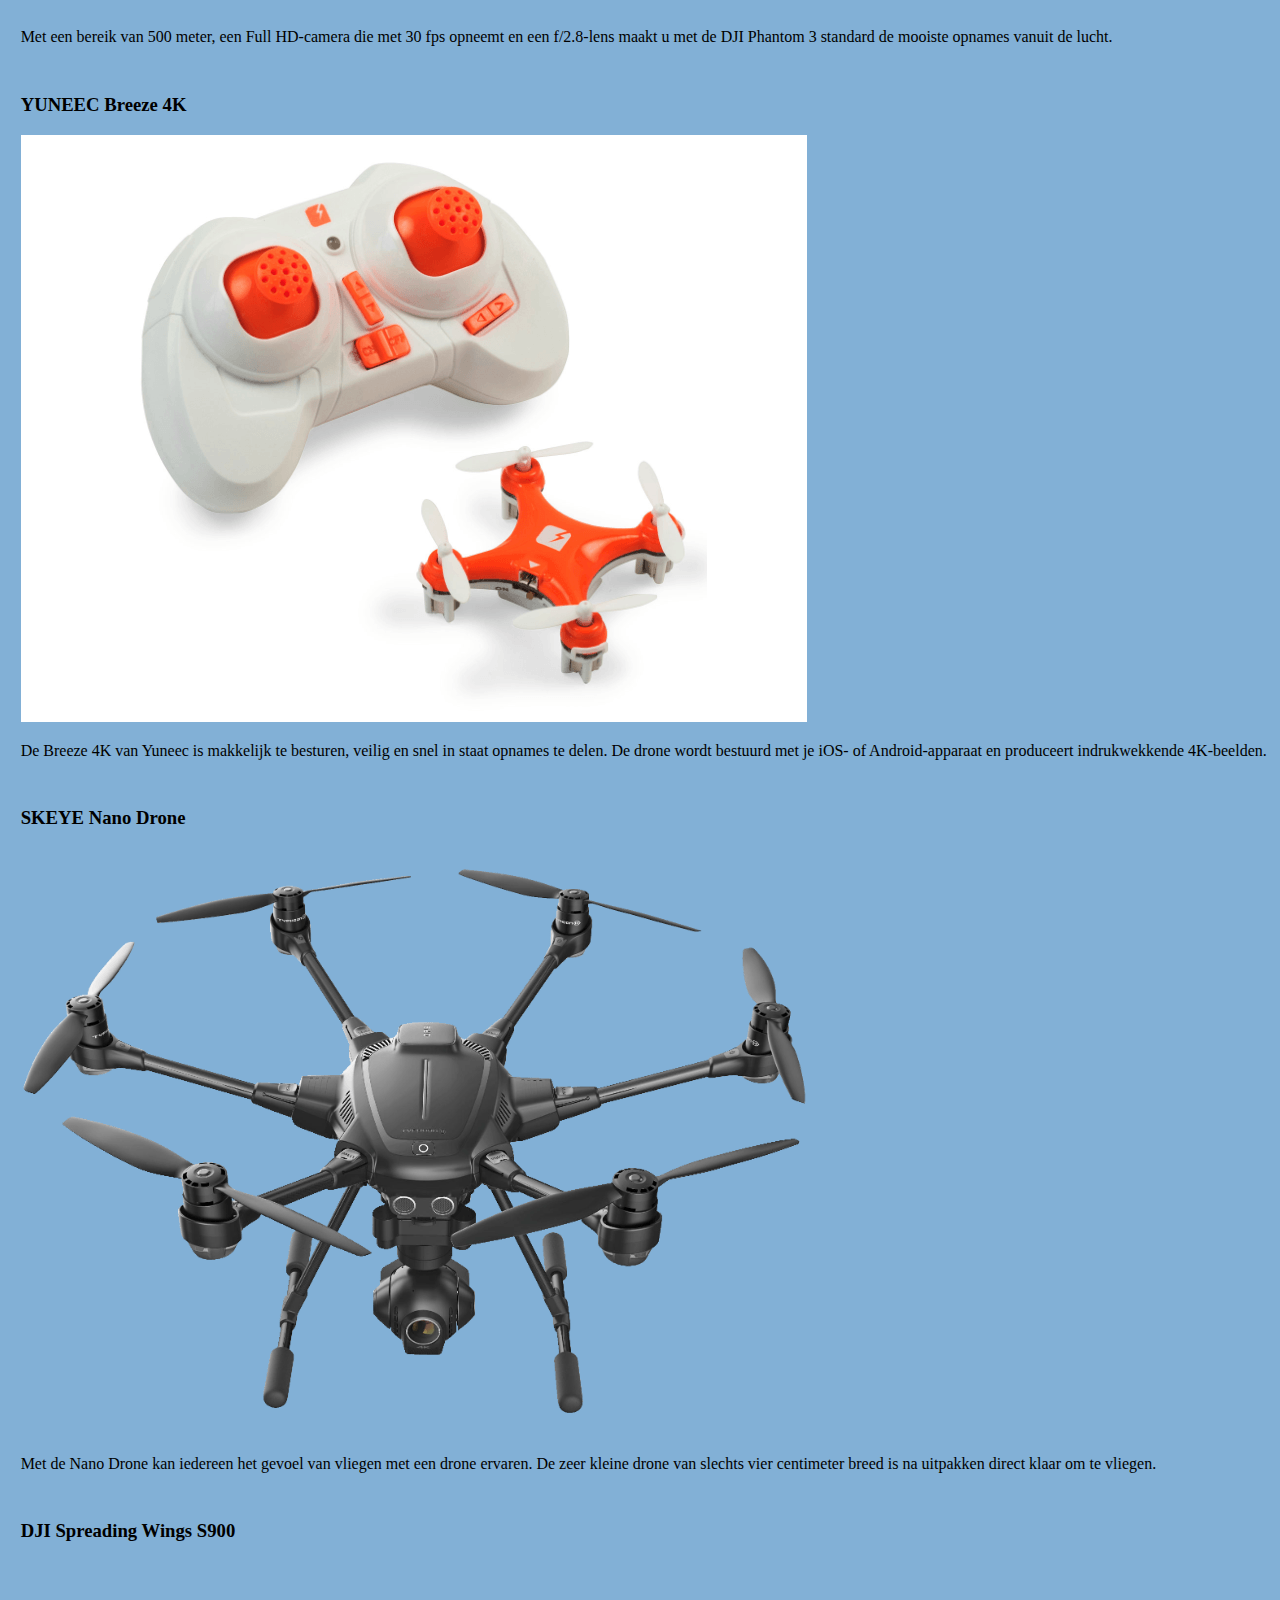
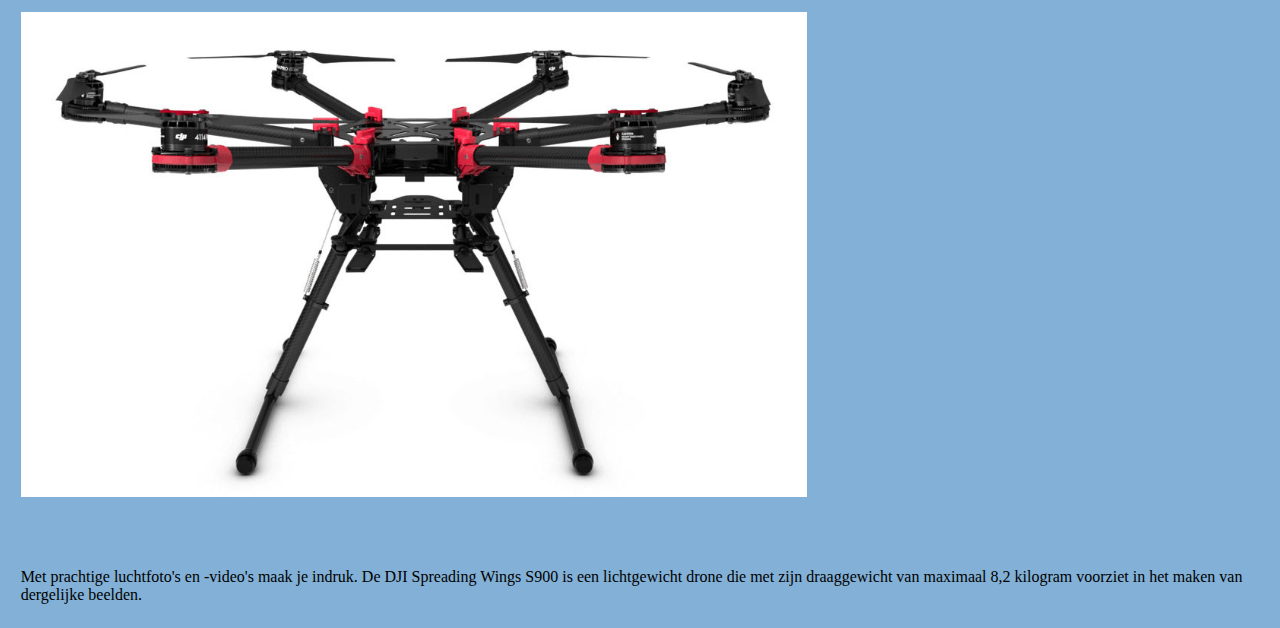
==== commit 29785bc9: "float finished" ====
--- a/week3/index.html
+++ b/week3/index.html
@@ -4,14 +4,14 @@
         <meta charset="utf-8">
         <meta name="viewport" content="width=device-width, initial-scale=1.0">
         <title>Grids</title>
-        <link rel="stylesheet" href="style.css">
+        <link rel="stylesheet" href="float-style.css">
     </head>
     <body>
         <header>
             <h1>Grids</h1>
         </header>
         <main>
-            <section>
+            <!--<section>
                 <h2>Grid with floats</h2>
                 <ul id="grid-floats">
                     <li class="grid-item">
@@ -86,7 +86,7 @@
                     </li>
                 </ul>
                 
-            </section>
+            </section>-->
             <section>
                 <h2>Grid with flexbox</h2>
                 <ul id="grid-flex">
--- a/week3/float-style.css
+++ b/week3/float-style.css
@@ -0,0 +1,120 @@
+ul{
+    margin: 0;
+    padding: 0;
+    list-style-type: none;
+}
+
+#grid-floats .grid-item{
+    box-sizing: border-box;
+    padding: 20px;
+    margin-left: 1%;
+    margin-top: 1%;
+    float: left;
+}
+
+.grid-item img{
+    max-width:100% 
+}
+
+#grid-flex {
+    
+    display: flex;
+    flex-flow: column wrap;
+
+   
+    
+}
+#grid-flex .grid-item{
+    margin-left: 1%;
+    margin-top: 1%;
+    
+
+
+}
+
+
+/* For mobile phones: */
+@media only screen and (max-width: 668px) {
+    body{
+        background: rgb(209, 224, 209);
+    }
+
+    #grid-floats .grid-item{
+        width:48.5%;
+        min-height: 520px;
+    }
+    #grid-floats .grid-item:nth-child(1){
+        width: 98%;
+    }
+    
+
+    #grid-flex .grid-item{
+       
+       flex-basis: 48.5%;
+
+       
+
+    }
+
+    #grid-flex .grid-item:nth-child(1){
+        flex-basis: 98%;
+        
+        
+    }
+    #grid-flex .grid-item:last-child{
+        
+        
+        
+    }
+
+    
+ 
+}
+
+
+ /* For tablets: */
+@media only screen and (min-width: 668px)and (max-width: 1024px) {
+    body{
+        background: rgb(235, 204, 227);
+    }
+    #grid-floats .grid-item{
+        width:32%;
+        min-height: 470px;
+    }
+    
+    #grid-floats .grid-item:nth-child(1), #grid-floats .grid-item:nth-child(2){
+        width: 48.5%
+    } 
+    
+    
+   
+ 
+}
+
+/* For desktop: */
+@media only screen and (min-width: 1024px) {
+    body{
+        background: rgb(130, 176, 214);
+    }
+    
+    #grid-floats .grid-item{
+         
+        width:24%;
+        min-height: 680px;
+    
+    }
+    
+    #grid-floats .grid-item:nth-child(1){
+        width: 48%
+    }
+    
+ 
+}
+
+
+
+
+
+
+
+
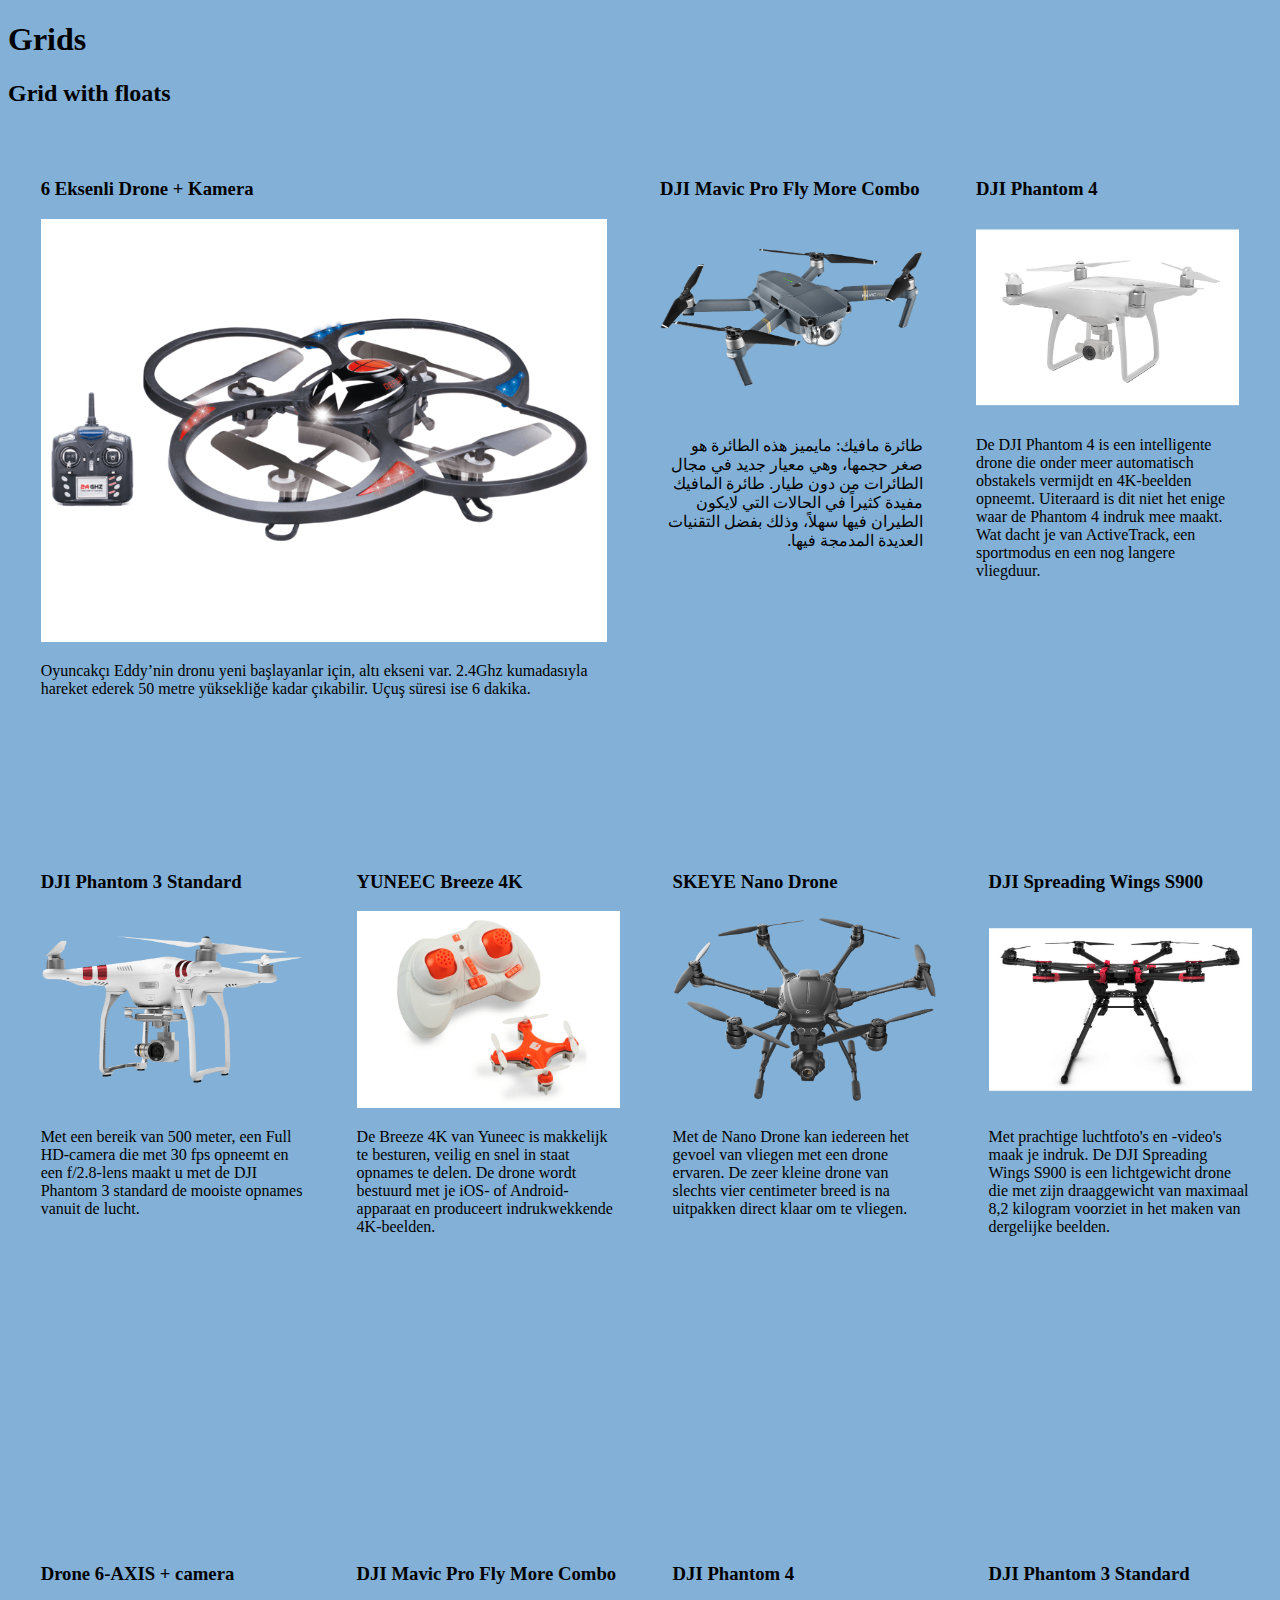
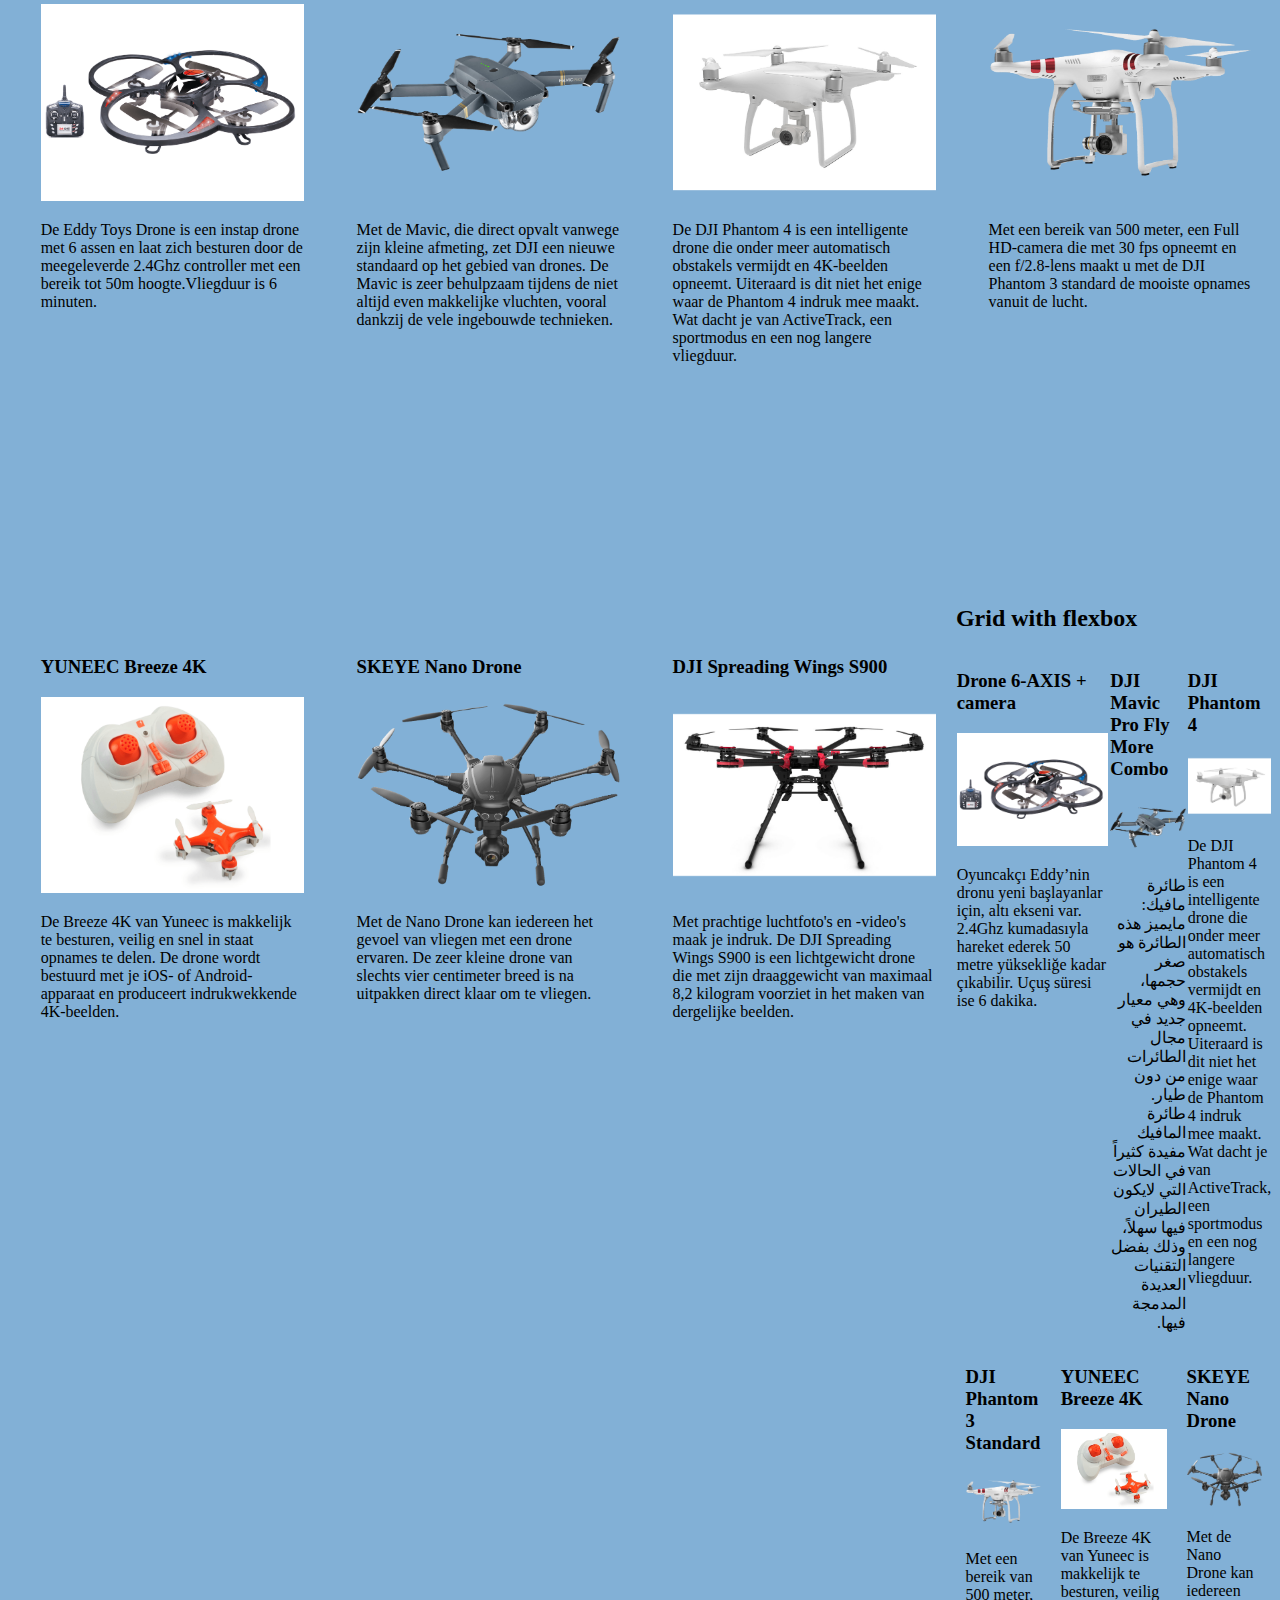
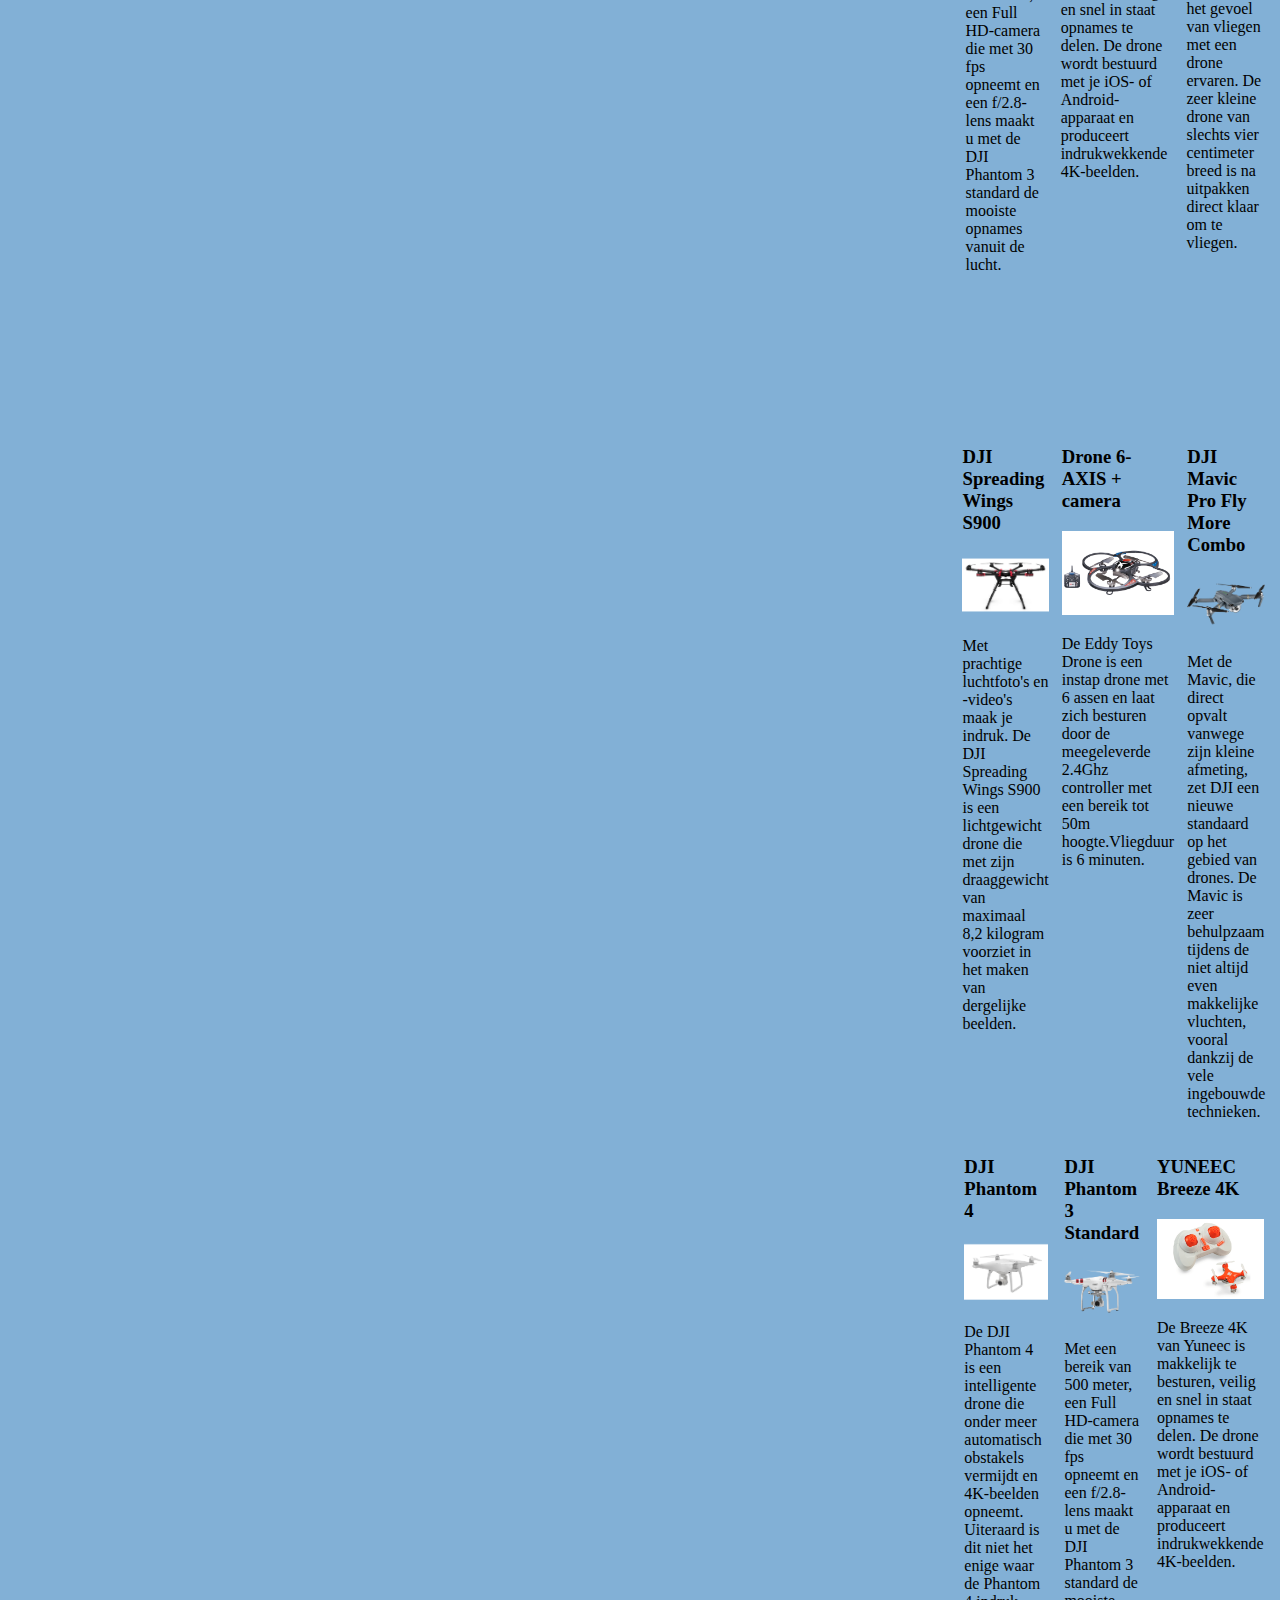
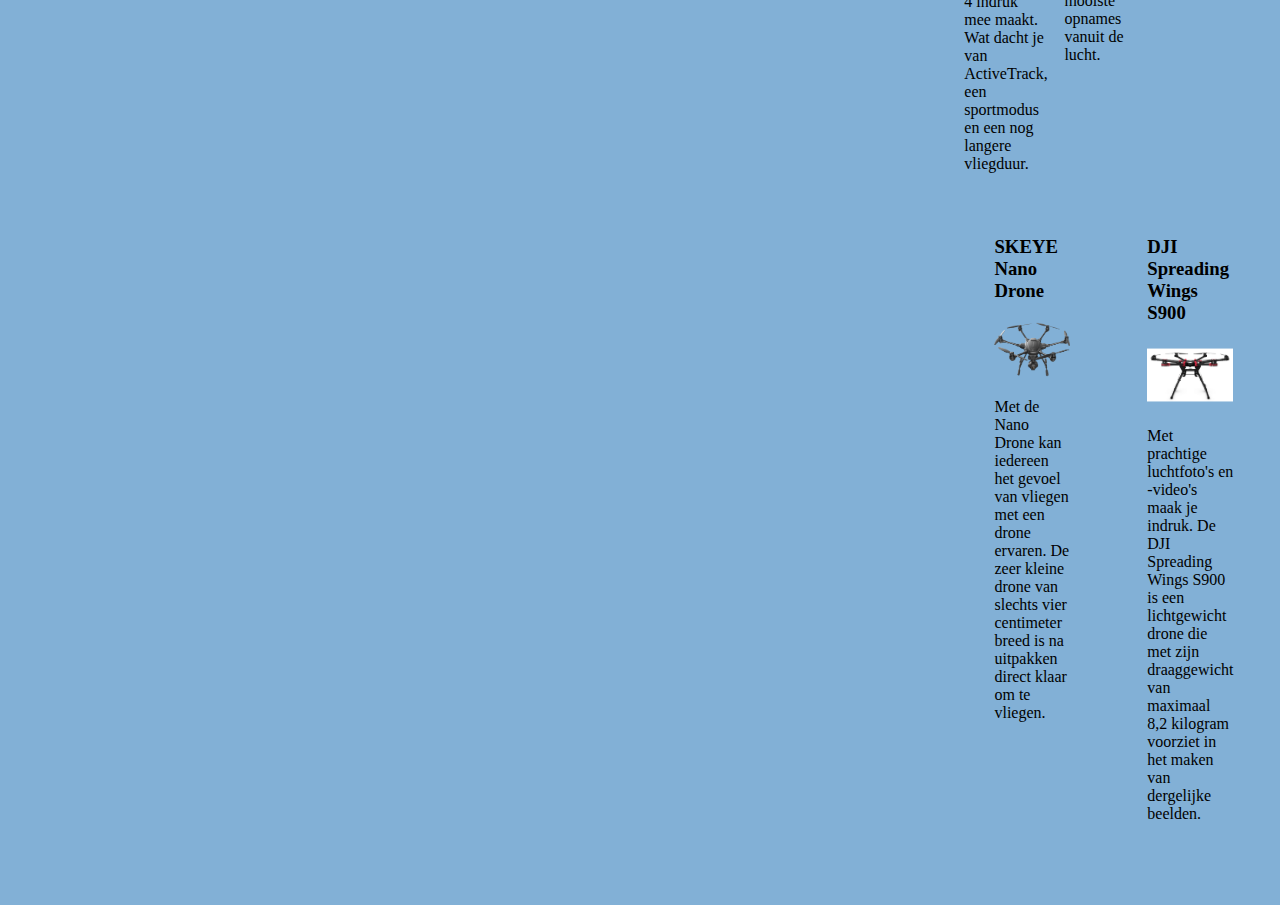
==== commit 41a33a44: "chng" ====
--- a/week3/index.html
+++ b/week3/index.html
@@ -4,14 +4,14 @@
         <meta charset="utf-8">
         <meta name="viewport" content="width=device-width, initial-scale=1.0">
         <title>Grids</title>
-        <link rel="stylesheet" href="float-style.css">
+        <link rel="stylesheet" href="style.css">
     </head>
     <body>
         <header>
             <h1>Grids</h1>
         </header>
         <main>
-            <!--<section>
+            <section>
                 <h2>Grid with floats</h2>
                 <ul id="grid-floats">
                     <li class="grid-item">
@@ -86,7 +86,7 @@
                     </li>
                 </ul>
                 
-            </section>-->
+            </section>
             <section>
                 <h2>Grid with flexbox</h2>
                 <ul id="grid-flex">
--- a/week3/style.css
+++ b/week3/style.css
@@ -0,0 +1,170 @@
+ul {
+    margin: 0;
+    padding: 0;
+    list-style-type: none;
+}
+#grid-floats::after{
+    clear: both
+}
+#grid-floats .grid-item{
+    box-sizing: border-box;
+    padding: 20px;
+    margin-left: 1%;
+    margin-top: 1%;
+    float: left;
+}
+
+.grid-item img{
+    max-width:100% 
+}
+#grid-flex:{
+    clear: both
+}
+#grid-flex {
+    
+    display: flex;
+    flex-flow: row wrap;
+    justify-content: space-around
+
+   
+    
+}
+/*#grid-flex .grid-item{
+    margin-left: 1%;
+    margin-top: 1%;
+    
+
+
+}
+
+
+/* For mobile phones: */
+@media only screen and (max-width: 668px) {
+    body{
+        background: rgb(209, 224, 209);
+    }
+
+    #grid-floats .grid-item{
+        width:48.5%;
+        min-height: 520px;
+    }
+    #grid-floats .grid-item:nth-child(1){
+        width: 98%;
+    }
+    
+
+    #grid-flex .grid-item{
+       flex-basis: 48%;
+         min-height: 520px;
+        width: :48.5%;
+
+       
+
+    }
+
+    #grid-flex .grid-item:nth-child(1){
+        flex-basis: 98%;
+        
+        
+    }
+    #grid-flex .grid-item:last-child{
+        flex-basis: 48.5%;
+        justify-content: unset;
+        
+        
+        
+    }
+
+    
+ 
+}
+
+
+ /* For tablets: */
+@media only screen and (min-width: 668px)and (max-width: 1024px) {
+    body{
+        background: rgb(235, 204, 227);
+    }
+    #grid-floats .grid-item{
+        width:32%;
+        min-height: 470px;
+    }
+    
+    #grid-floats .grid-item:nth-child(1), #grid-floats .grid-item:nth-child(2){
+        width: 48.5%
+    } 
+    #grid-flex .grid-item{
+        flex-basis: 32%;
+          min-height: 520px;
+         width: :48.5%;
+ 
+        
+ 
+     }
+ 
+     #grid-flex .grid-item:nth-child(1){
+         flex-basis: 48.5%;
+         
+         
+     }
+     #grid-flex .grid-item:last-child{
+         flex-basis: 32%;
+         justify-content: unset;
+         
+         
+         
+     }
+    
+    
+   
+ 
+}
+
+/* For desktop: */
+@media only screen and (min-width: 1024px) {
+    body{
+        background: rgb(130, 176, 214);
+    }
+    
+    #grid-floats .grid-item{
+         
+        width:24%;
+        min-height: 680px;
+    
+    }
+    
+    #grid-floats .grid-item:nth-child(1){
+        width: 48%
+    }
+    #grid-flex .grid-item{
+        flex-basis: 24%;
+          min-height: 680px;
+        
+ 
+        
+ 
+     }
+ 
+     #grid-flex .grid-item:nth-child(1){
+         flex-basis: 48%;
+         
+         
+     }
+     #grid-flex .grid-item:last-child{
+         flex-basis: 24%;
+         justify-content: unset;
+         
+         
+         
+     }
+    
+ 
+}
+
+
+
+
+
+
+
+
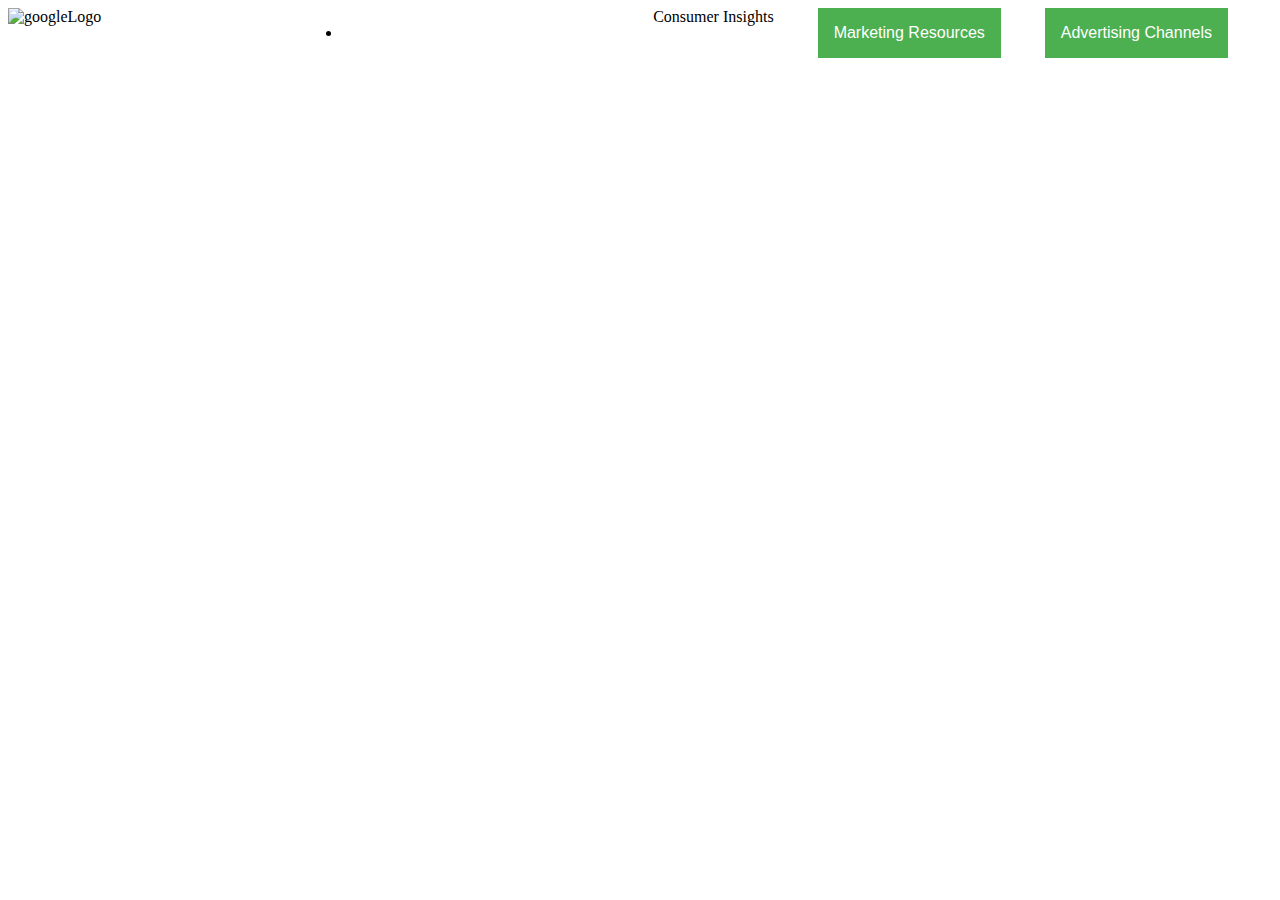
==== commit b63f9302: "dropdown added" ====
--- a/week3/index.html
+++ b/week3/index.html
@@ -1,167 +1,57 @@
-<!doctype html>
+<!DOCTYPE html>
 <html>
-    <head>
-        <meta charset="utf-8">
-        <meta name="viewport" content="width=device-width, initial-scale=1.0">
-        <title>Grids</title>
-        <link rel="stylesheet" href="style.css">
-    </head>
-    <body>
-        <header>
-            <h1>Grids</h1>
-        </header>
-        <main>
-            <section>
-                <h2>Grid with floats</h2>
-                <ul id="grid-floats">
-                    <li class="grid-item">
-                        <h3>6 Eksenli Drone + Kamera</h3>
-                        <img src="images/drone1.png">
-                        <p>Oyuncakçı Eddy’nin dronu yeni başlayanlar için, altı ekseni var. 2.4Ghz kumadasıyla hareket ederek 50 metre yüksekliğe kadar çıkabilir. Uçuş süresi ise 6 dakika.</p>
-                    </li>
-                    <li class="grid-item">
-                        <h3>DJI Mavic Pro Fly More Combo</h3>
-                        <img src="images/drone2.png">
-                         <p dir="rtl">طائرة مافيك: مايميز هذه الطائرة هو صغر حجمها، وهي معيار جديد في مجال الطائرات من دون طيار. طائرة المافيك مفيدة كثيراً في الحالات التي لايكون الطيران فيها سهلاً، وذلك بفضل التقنيات العديدة المدمجة فيها.</p>
-                    </li>
-                    <li class="grid-item">
-                        <h3>DJI Phantom 4</h3>
-                        <img src="images/drone3.png">
-                        <p>De DJI Phantom 4 is een intelligente drone die onder meer automatisch obstakels vermijdt en 4K-beelden opneemt. Uiteraard is dit niet het enige waar de Phantom 4 indruk mee maakt. Wat dacht je van ActiveTrack, een sportmodus en een nog langere vliegduur.</p>
-                    </li>
-                    <li class="grid-item">
-                        <h3>DJI Phantom 3 Standard</h3>
-                        <img src="images/drone4.png">
-                        <p>Met een bereik van 500 meter, een Full HD-camera die met 30 fps opneemt en een f/2.8-lens maakt u met de DJI Phantom 3 standard de mooiste opnames vanuit de lucht.</p>
-                    </li>
-                    <li class="grid-item">
-                        <h3>YUNEEC Breeze 4K</h3>
-                        <img src="images/drone5.png">
-                        <p>De Breeze 4K van Yuneec is makkelijk te besturen, veilig en snel in staat opnames te delen. De drone wordt bestuurd met je iOS- of Android-apparaat en produceert indrukwekkende 4K-beelden.</p>
-                    </li>
-                    <li class="grid-item">
-                        <h3>SKEYE Nano Drone</h3>
-                        <img src="images/drone6.png">
-                        <p>Met de Nano Drone kan iedereen het gevoel van vliegen met een drone ervaren. De zeer kleine drone van slechts vier centimeter breed is na uitpakken direct klaar om te vliegen.</p>
-                    </li>
-                    <li class="grid-item">
-                        <h3>DJI Spreading Wings S900</h3>
-                        <img src="images/drone7.png">
-                        <p>Met prachtige luchtfoto's en -video's maak je indruk. De DJI Spreading Wings S900 is een lichtgewicht drone die met zijn draaggewicht van maximaal 8,2 kilogram voorziet in het maken van dergelijke beelden.</p>
-                    </li>
-                    <li class="grid-item">
-                        <h3>Drone 6-AXIS + camera</h3>
-                        <img src="images/drone1.png">
-                        <p>De Eddy Toys Drone is een instap drone met 6 assen en laat zich besturen door de meegeleverde 2.4Ghz controller met een bereik tot 50m hoogte.Vliegduur is 6 minuten.</p>
-                    </li>
-                    <li class="grid-item">
-                        <h3>DJI Mavic Pro Fly More Combo</h3>
-                        <img src="images/drone2.png">
-                        <p>Met de Mavic, die direct opvalt vanwege zijn kleine afmeting, zet DJI een nieuwe standaard op het gebied van drones. De Mavic is zeer behulpzaam tijdens de niet altijd even makkelijke vluchten, vooral dankzij de vele ingebouwde technieken.</p>
-                    </li>
-                    <li class="grid-item">
-                        <h3>DJI Phantom 4</h3>
-                        <img src="images/drone3.png">
-                        <p>De DJI Phantom 4 is een intelligente drone die onder meer automatisch obstakels vermijdt en 4K-beelden opneemt. Uiteraard is dit niet het enige waar de Phantom 4 indruk mee maakt. Wat dacht je van ActiveTrack, een sportmodus en een nog langere vliegduur.</p>
-                    </li>
-                    <li class="grid-item">
-                        <h3>DJI Phantom 3 Standard</h3>
-                        <img src="images/drone4.png">
-                        <p>Met een bereik van 500 meter, een Full HD-camera die met 30 fps opneemt en een f/2.8-lens maakt u met de DJI Phantom 3 standard de mooiste opnames vanuit de lucht.</p>
-                    </li>
-                    <li class="grid-item">
-                        <h3>YUNEEC Breeze 4K</h3>
-                        <img src="images/drone5.png">
-                        <p>De Breeze 4K van Yuneec is makkelijk te besturen, veilig en snel in staat opnames te delen. De drone wordt bestuurd met je iOS- of Android-apparaat en produceert indrukwekkende 4K-beelden.</p>
-                    </li>
-                    <li class="grid-item">
-                        <h3>SKEYE Nano Drone</h3>
-                        <img src="images/drone6.png">
-                        <p>Met de Nano Drone kan iedereen het gevoel van vliegen met een drone ervaren. De zeer kleine drone van slechts vier centimeter breed is na uitpakken direct klaar om te vliegen.</p>
-                    </li>
-                    <li class="grid-item">
-                        <h3>DJI Spreading Wings S900</h3>
-                        <img src="images/drone7.png">
-                        <p>Met prachtige luchtfoto's en -video's maak je indruk. De DJI Spreading Wings S900 is een lichtgewicht drone die met zijn draaggewicht van maximaal 8,2 kilogram voorziet in het maken van dergelijke beelden.</p>
-                    </li>
-                </ul>
-                
-            </section>
-            <section>
-                <h2>Grid with flexbox</h2>
-                <ul id="grid-flex">
-                    <li class="grid-item">
-                        <h3>Drone 6-AXIS + camera</h3>
-                        <img src="images/drone1.png">
-                        <p>Oyuncakçı Eddy’nin dronu yeni başlayanlar için, altı ekseni var. 2.4Ghz kumadasıyla hareket ederek 50 metre yüksekliğe kadar çıkabilir. Uçuş süresi ise 6 dakika.</p>
-                    </li>
-                    <li class="grid-item">
-                        <h3>DJI Mavic Pro Fly More Combo</h3>
-                        <img src="images/drone2.png">
-                         <p dir="rtl">طائرة مافيك: مايميز هذه الطائرة هو صغر حجمها، وهي معيار جديد في مجال الطائرات من دون طيار. طائرة المافيك مفيدة كثيراً في الحالات التي لايكون الطيران فيها سهلاً، وذلك بفضل التقنيات العديدة المدمجة فيها.</p>
-                    </li>
-                    <li class="grid-item">
-                        <h3>DJI Phantom 4</h3>
-                        <img src="images/drone3.png">
-                        <p>De DJI Phantom 4 is een intelligente drone die onder meer automatisch obstakels vermijdt en 4K-beelden opneemt. Uiteraard is dit niet het enige waar de Phantom 4 indruk mee maakt. Wat dacht je van ActiveTrack, een sportmodus en een nog langere vliegduur.</p>
-                    </li>
-                    <li class="grid-item">
-                        <h3>DJI Phantom 3 Standard</h3>
-                        <img src="images/drone4.png">
-                        <p>Met een bereik van 500 meter, een Full HD-camera die met 30 fps opneemt en een f/2.8-lens maakt u met de DJI Phantom 3 standard de mooiste opnames vanuit de lucht.</p>
-                    </li>
-                    <li class="grid-item">
-                        <h3>YUNEEC Breeze 4K</h3>
-                        <img src="images/drone5.png">
-                        <p>De Breeze 4K van Yuneec is makkelijk te besturen, veilig en snel in staat opnames te delen. De drone wordt bestuurd met je iOS- of Android-apparaat en produceert indrukwekkende 4K-beelden.</p>
-                    </li>
-                    <li class="grid-item">
-                        <h3>SKEYE Nano Drone</h3>
-                        <img src="images/drone6.png">
-                        <p>Met de Nano Drone kan iedereen het gevoel van vliegen met een drone ervaren. De zeer kleine drone van slechts vier centimeter breed is na uitpakken direct klaar om te vliegen.</p>
-                    </li>
-                    <li class="grid-item">
-                        <h3>DJI Spreading Wings S900</h3>
-                        <img src="images/drone7.png">
-                        <p>Met prachtige luchtfoto's en -video's maak je indruk. De DJI Spreading Wings S900 is een lichtgewicht drone die met zijn draaggewicht van maximaal 8,2 kilogram voorziet in het maken van dergelijke beelden.</p>
-                    </li>
-                    <li class="grid-item">
-                        <h3>Drone 6-AXIS + camera</h3>
-                        <img src="images/drone1.png">
-                        <p>De Eddy Toys Drone is een instap drone met 6 assen en laat zich besturen door de meegeleverde 2.4Ghz controller met een bereik tot 50m hoogte.Vliegduur is 6 minuten.</p>
-                    </li>
-                    <li class="grid-item">
-                        <h3>DJI Mavic Pro Fly More Combo</h3>
-                        <img src="images/drone2.png">
-                        <p>Met de Mavic, die direct opvalt vanwege zijn kleine afmeting, zet DJI een nieuwe standaard op het gebied van drones. De Mavic is zeer behulpzaam tijdens de niet altijd even makkelijke vluchten, vooral dankzij de vele ingebouwde technieken.</p>
-                    </li>
-                    <li class="grid-item">
-                        <h3>DJI Phantom 4</h3>
-                        <img src="images/drone3.png">
-                        <p>De DJI Phantom 4 is een intelligente drone die onder meer automatisch obstakels vermijdt en 4K-beelden opneemt. Uiteraard is dit niet het enige waar de Phantom 4 indruk mee maakt. Wat dacht je van ActiveTrack, een sportmodus en een nog langere vliegduur.</p>
-                    </li>
-                    <li class="grid-item">
-                        <h3>DJI Phantom 3 Standard</h3>
-                        <img src="images/drone4.png">
-                        <p>Met een bereik van 500 meter, een Full HD-camera die met 30 fps opneemt en een f/2.8-lens maakt u met de DJI Phantom 3 standard de mooiste opnames vanuit de lucht.</p>
-                    </li>
-                    <li class="grid-item">
-                        <h3>YUNEEC Breeze 4K</h3>
-                        <img src="images/drone5.png">
-                        <p>De Breeze 4K van Yuneec is makkelijk te besturen, veilig en snel in staat opnames te delen. De drone wordt bestuurd met je iOS- of Android-apparaat en produceert indrukwekkende 4K-beelden.</p>
-                    </li>
-                    <li class="grid-item">
-                        <h3>SKEYE Nano Drone</h3>
-                        <img src="images/drone6.png">
-                        <p>Met de Nano Drone kan iedereen het gevoel van vliegen met een drone ervaren. De zeer kleine drone van slechts vier centimeter breed is na uitpakken direct klaar om te vliegen.</p>
-                    </li>
-                    <li class="grid-item">
-                        <h3>DJI Spreading Wings S900</h3>
-                        <img src="images/drone7.png">
-                        <p>Met prachtige luchtfoto's en -video's maak je indruk. De DJI Spreading Wings S900 is een lichtgewicht drone die met zijn draaggewicht van maximaal 8,2 kilogram voorziet in het maken van dergelijke beelden.</p>
-                    </li>
-                </ul>
-            </section>
-        </main>
-    </body>
-</html>
+
+<head>
+    <link rel="stylesheet" href="style.css">
+
+</head>
+
+<body>
+    <header>
+
+        <img src="http://aaftl.com/wp-content/uploads/2014/04/2014_ThinkWithGoogle.jpg" alt="googleLogo" width="250" />
+
+        <ul id="translate">
+            <li>
+                <img src="https://storage.googleapis.com/think/images/ic-language-blue-24px.svg" alt="" />
+            </li>
+        </ul>
+
+
+
+        <div id="nav">
+            <div>Consumer Insights</div>
+            <div class="dropdown">
+                <button class="dropbtn">Marketing Resources</button>
+                <div class="dropdown-content">
+                    <a href="#">Date & Measurement</a>
+                    <a href="#">Experience & Dizayn</a>
+                    <a href="#">Ommichannel</a>
+                    <a href="#">Programing Advertisement</a>
+                    <a href="#">Reports</a>
+                    <a href="#">Tools</a>
+                </div>
+            </div>
+            <div class="dropdown">
+                <button class="dropbtn">Advertising Channels</button>
+                <div class="dropdown-content">
+                    <a href="#">Emerging Technology</a>
+                    <a href="#">Search</a>
+                    <a href="#">Video</a>
+                </div>
+            </div>
+
+
+
+
+
+        </div>
+
+
+
+    </header>
+
+</body>
+
+
+</html>--- a/week3/style.css
+++ b/week3/style.css
@@ -1,170 +1,63 @@
-ul {
-    margin: 0;
-    padding: 0;
-    list-style-type: none;
+header img {
+    float: left;
+    
 }
-#grid-floats::after{
-    clear: both
+#translate{
+    float: left;
+    margin-left:44px;
 }
-#grid-floats .grid-item{
-    box-sizing: border-box;
-    padding: 20px;
-    margin-left: 1%;
-    margin-top: 1%;
+#nav{
+    float: right
+}
+#nav div {
     float: left;
+    margin-right: 44px;
+}
+body{
+    background: url("https://storage.googleapis.com/twg-content/images/hp-hero.2e16d0ba.fill-1440x432.jpegquality-85.jpg") no-repeat
+}
+/* Dropdown Button */
+.dropbtn {
+    background-color: #4CAF50;
+    color: white;
+    padding: 16px;
+    font-size: 16px;
+    border: none;
 }
 
-.grid-item img{
-    max-width:100% 
-}
-#grid-flex:{
-    clear: both
-}
-#grid-flex {
-    
-    display: flex;
-    flex-flow: row wrap;
-    justify-content: space-around
-
-   
-    
-}
-/*#grid-flex .grid-item{
-    margin-left: 1%;
-    margin-top: 1%;
-    
-
-
+/* The container <div> - needed to position the dropdown content */
+.dropdown {
+    position: relative;
+    display: inline-block;
 }
 
-
-/* For mobile phones: */
-@media only screen and (max-width: 668px) {
-    body{
-        background: rgb(209, 224, 209);
-    }
-
-    #grid-floats .grid-item{
-        width:48.5%;
-        min-height: 520px;
-    }
-    #grid-floats .grid-item:nth-child(1){
-        width: 98%;
-    }
-    
-
-    #grid-flex .grid-item{
-       flex-basis: 48%;
-         min-height: 520px;
-        width: :48.5%;
-
-       
-
-    }
-
-    #grid-flex .grid-item:nth-child(1){
-        flex-basis: 98%;
-        
-        
-    }
-    #grid-flex .grid-item:last-child{
-        flex-basis: 48.5%;
-        justify-content: unset;
-        
-        
-        
-    }
-
-    
- 
+/* Dropdown Content (Hidden by Default) */
+.dropdown-content {
+    display: none;
+    position: absolute;
+    background-color: #f9f9f9;
+    min-width: 160px;
+    box-shadow: 0px 8px 16px 0px rgba(0,0,0,0.2);
+    z-index: 1;
 }
 
-
- /* For tablets: */
-@media only screen and (min-width: 668px)and (max-width: 1024px) {
-    body{
-        background: rgb(235, 204, 227);
-    }
-    #grid-floats .grid-item{
-        width:32%;
-        min-height: 470px;
-    }
-    
-    #grid-floats .grid-item:nth-child(1), #grid-floats .grid-item:nth-child(2){
-        width: 48.5%
-    } 
-    #grid-flex .grid-item{
-        flex-basis: 32%;
-          min-height: 520px;
-         width: :48.5%;
- 
-        
- 
-     }
- 
-     #grid-flex .grid-item:nth-child(1){
-         flex-basis: 48.5%;
-         
-         
-     }
-     #grid-flex .grid-item:last-child{
-         flex-basis: 32%;
-         justify-content: unset;
-         
-         
-         
-     }
-    
-    
-   
- 
+/* Links inside the dropdown */
+.dropdown-content a {
+    color: black;
+    padding: 12px 16px;
+    text-decoration: none;
+    display: block;
 }
 
-/* For desktop: */
-@media only screen and (min-width: 1024px) {
-    body{
-        background: rgb(130, 176, 214);
-    }
-    
-    #grid-floats .grid-item{
-         
-        width:24%;
-        min-height: 680px;
-    
-    }
-    
-    #grid-floats .grid-item:nth-child(1){
-        width: 48%
-    }
-    #grid-flex .grid-item{
-        flex-basis: 24%;
-          min-height: 680px;
-        
- 
-        
- 
-     }
- 
-     #grid-flex .grid-item:nth-child(1){
-         flex-basis: 48%;
-         
-         
-     }
-     #grid-flex .grid-item:last-child{
-         flex-basis: 24%;
-         justify-content: unset;
-         
-         
-         
-     }
-    
- 
+/* Change color of dropdown links on hover */
+.dropdown-content a:hover {background-color: #f1f1f1}
+
+/* Show the dropdown menu on hover */
+.dropdown:hover .dropdown-content {
+    display: block;
 }
 
-
-
-
-
-
-
-
+/* Change the background color of the dropdown button when the dropdown content is shown */
+.dropdown:hover .dropbtn {
+    background-color: #3e8e41;
+}
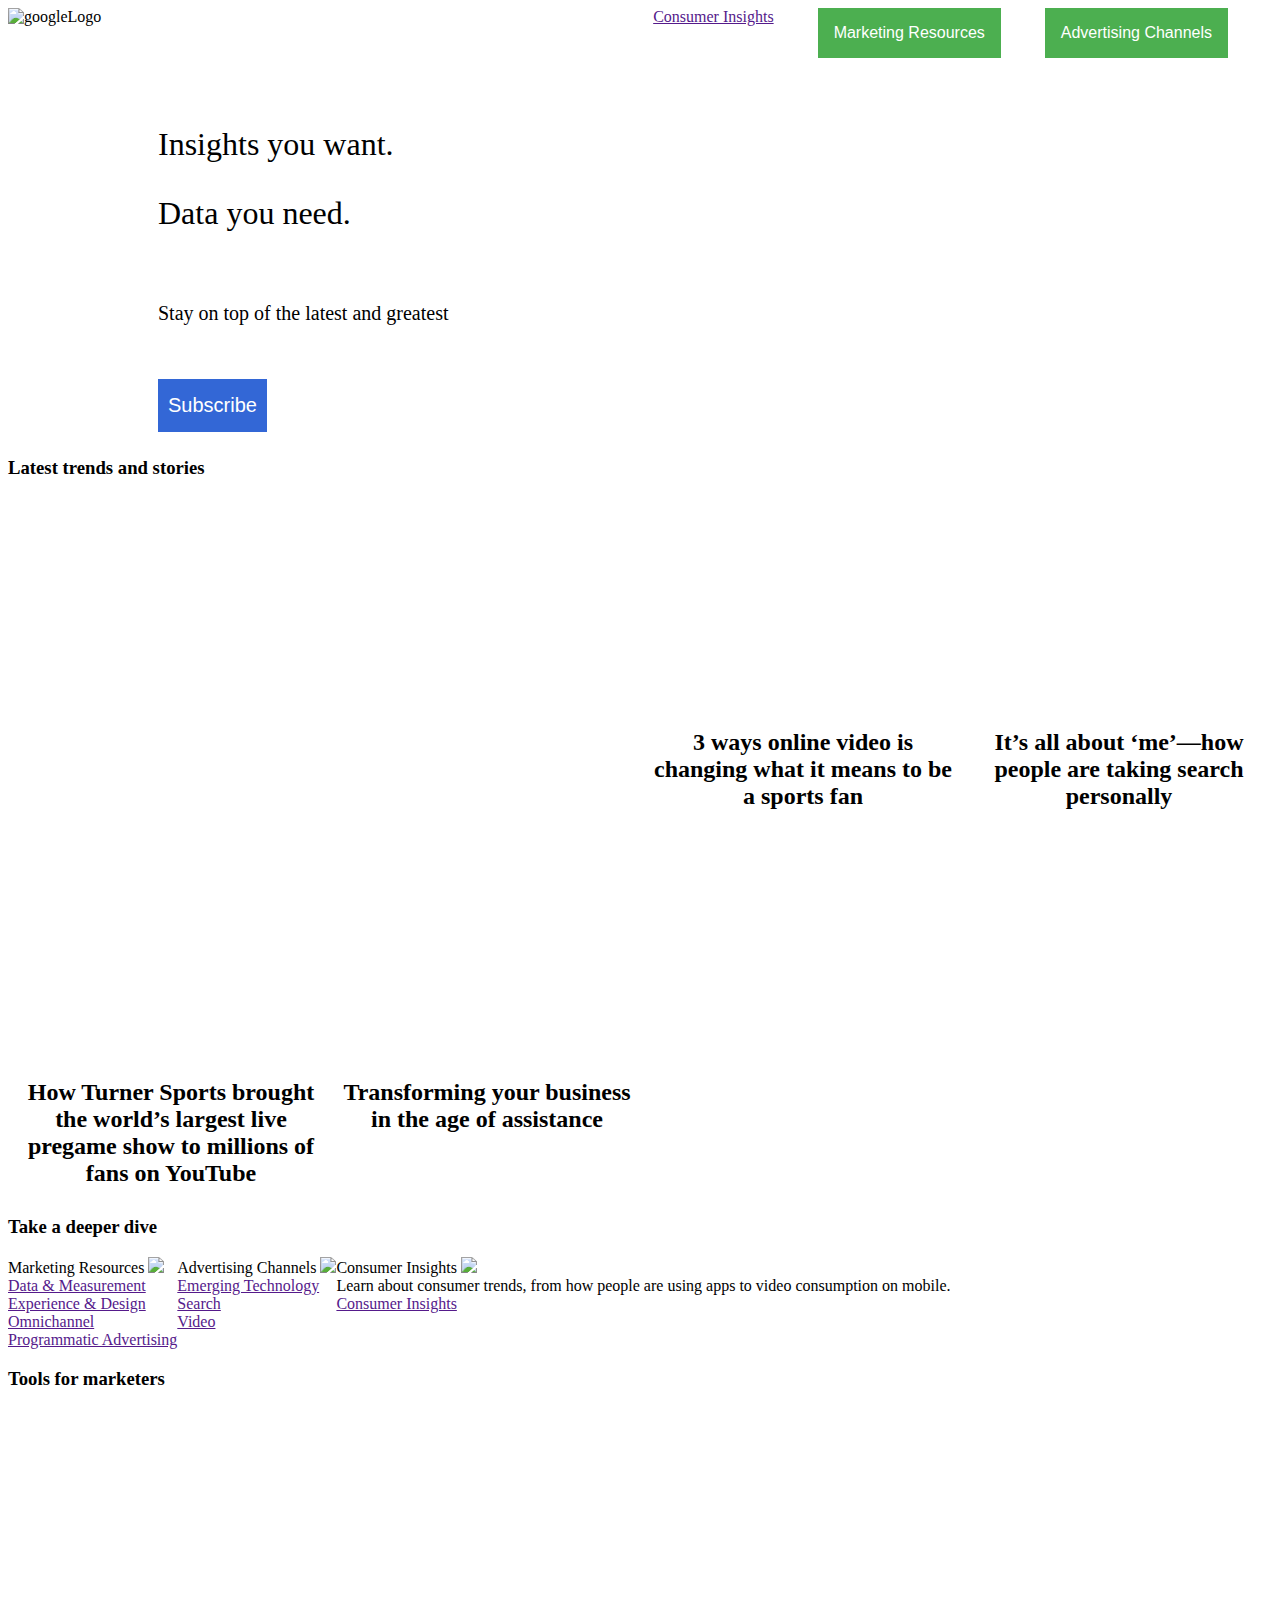
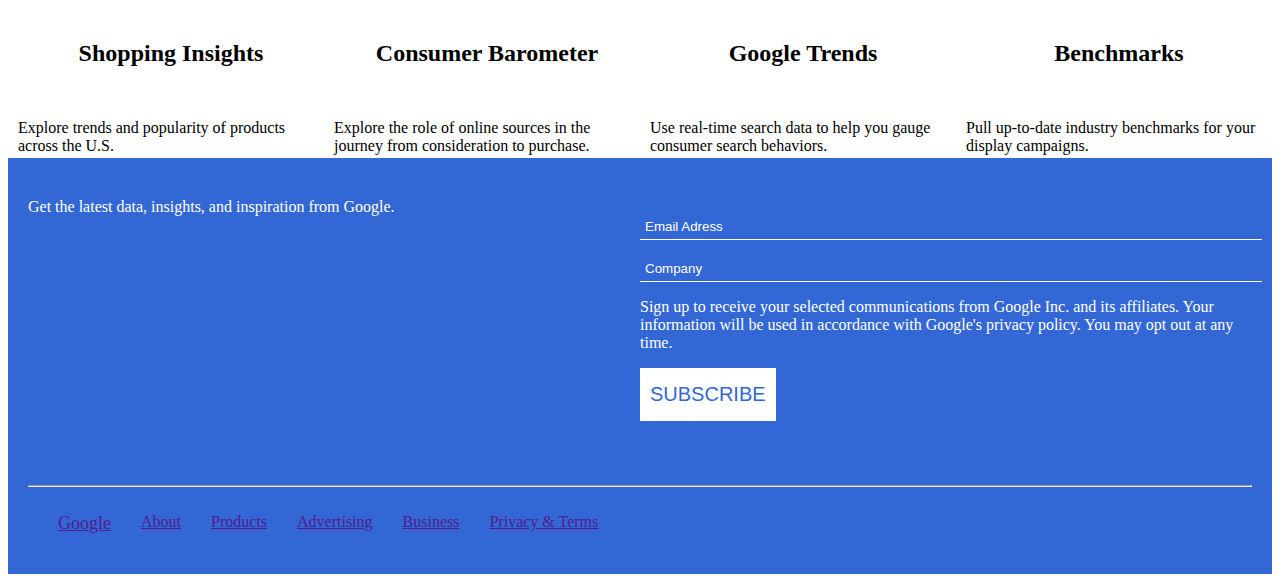
==== commit f1e9b8ef: "not finished yet" ====
--- a/week3/index.html
+++ b/week3/index.html
@@ -17,10 +17,8 @@
             </li>
         </ul>
 
-
-
         <div id="nav">
-            <div>Consumer Insights</div>
+            <div><a href="">Consumer Insights</a></div>
             <div class="dropdown">
                 <button class="dropbtn">Marketing Resources</button>
                 <div class="dropdown-content">
@@ -40,17 +38,203 @@
                     <a href="#">Video</a>
                 </div>
             </div>
-
-
-
-
-
-        </div>
-
-
+        </div>
+
+        <div class="clearfix"/>
 
     </header>
 
+    <main>
+
+        <div id="showcase">
+
+            <br/>
+            <br/>
+
+            <p class="f32">Insights you want.</p>
+            <p class="f32">Data you need.</p>
+            <br/>
+            <p class="f20">Stay on top of the latest and greatest</p>
+            <br/>
+            <p><button>Subscribe</button></p>
+        </div>
+
+        <div id="trends">
+
+            <h3>Latest trends and stories</h3>
+
+            <div id="trend-flex" class="flex">
+
+                <div class="card card-visit presentation">
+                    <div class="pic"></div>
+                </div>
+
+                <div class="card fans">
+                    <div class="pic"></div>
+                    <div class="content">
+                        <h4>3 ways online video is changing what it means to be a sports fan</h4>
+                    </div>
+                </div>
+
+                <div class="card consumers">
+                    <div class="pic"></div>
+                    <div class="content">
+                        <h4>It’s all about ‘me’—how people are taking search personally</h4>
+                    </div>
+                </div>
+
+                <div class="card advertising">
+                    <div class="pic"></div>
+                    <div class="content">
+                        <h4>How Turner Sports brought the world’s largest live pregame show to millions of fans on YouTube</h4>
+                    </div>
+                </div>
+
+                <div class="card marketing">
+                    <div class="pic"></div>
+                    <div class="content">
+                        <h4>Transforming your business in the age of assistance</h4>
+                    </div>
+                </div>
+
+                <div class="card card-visit insights">
+                    <div class="pic"></div>
+                </div>
+
+            </div>
+
+        </div>
+
+        <div id="diver">
+
+            <h3>Take a deeper dive</h3>
+
+            <div id="diver-flex" class="flex">
+
+                <ul>
+                    <li>Marketing Resources <img src="https://storage.googleapis.com/twg-content/documents/icon_resources-01.svg" width="30"/></li>
+                    <li><a href="">Data & Measurement</a></li>
+                    <li><a href="">Experience & Design</a></li>
+                    <li><a href="">Omnichannel</a></li>
+                    <li><a href="">Programmatic Advertising</a></li>
+                </ul>
+
+                <ul>
+                    <li>Advertising Channels <img src="https://storage.googleapis.com/twg-content/documents/icon_marketingstrategies-01.svg" width="30"/></li>
+                    <li><a href="">Emerging Technology</a></li>
+                    <li><a href="">Search</a></li>
+                    <li><a href="">Video</a></li>
+                </ul>
+
+                <ul>
+                    <li>Consumer Insights <img src="https://storage.googleapis.com/twg-content/documents/icon_consumerinsights-01.svg" width="30"/></li>
+                    <li>Learn about consumer trends, from how people are using apps to video consumption on mobile.</li>
+                    <li><a href="">Consumer Insights</a></li>
+                </ul>
+
+                
+
+
+
+
+            </div>
+
+        </div>
+
+        <div id="marketers">
+
+            <h3>Tools for marketers</h3>
+
+            <div id="market-flex" class="flex">
+
+                <div class="card shopping">
+                    <div class="pic"></div>
+                    <div class="content">
+                        <h4>Shopping Insights</h4>
+                        <p>Explore trends and popularity of products across the U.S.</p>
+                    </div>
+                </div>
+
+                <div class="card barometer">
+                    <div class="pic"></div>
+                    <div class="content">
+                        <h4>Consumer Barometer</h4>
+                        <p>Explore the role of online sources in the journey from consideration to purchase.</p>
+                    </div>
+                </div>
+
+                <div class="card trends">
+                    <div class="pic"></div>
+                    <div class="content">
+                        <h4>Google Trends</h4>
+                        <p>Use real-time search data to help you gauge consumer search behaviors.</p>
+                    </div>
+                </div>
+
+                <div class="card benchmarks">
+                    <div class="pic"></div>
+                    <div class="content">
+                        <h4>Benchmarks</h4>
+                        <p>Pull up-to-date industry benchmarks for your display campaigns.</p>
+                    </div>
+                </div>
+
+            </div>
+
+        </div>
+
+    </main>
+
+    <footer>
+
+        <div id="footer-head">
+
+            <div class="row50 left">
+
+                    Get the latest data, insights, and inspiration from Google.
+
+            </div>
+            <div class="row50 right">
+
+                <form action="" method="">
+
+                    <p>
+                        <input type="text" placeholder="Email Adress"/>
+                    </p>
+
+                    <p>
+                        <input type="text" placeholder="Company"/>
+                    </p>
+
+                    <p>Sign up to receive your selected communications from Google Inc. and its affiliates. Your information will be used in accordance with Google's privacy policy. You may opt out at any time.</p>
+
+                    <p><button>SUBSCRIBE</button></p>    
+                
+                </form>
+
+            </div>
+
+            <div class="clearfix"></div>
+
+        </div>
+
+        <hr/>
+
+        <br/>
+
+        <ul>
+            <li><a href="">Google</a></li>
+            <li><a href="">About</a></li>
+            <li><a href="">Products</a></li>
+            <li><a href="">Advertising</a></li>
+            <li><a href="">Business</a></li>
+            <li><a href="">Privacy & Terms</a></li>
+        </ul>
+
+        <div class="clearfix"></div>
+
+    </footer>
+
 </body>
 
 
--- a/week3/style.css
+++ b/week3/style.css
@@ -1,3 +1,39 @@
+/* Base */
+body{
+    background: url("https://storage.googleapis.com/twg-content/images/hp-hero.2e16d0ba.fill-1440x432.jpegquality-85.jpg") no-repeat
+}
+.clearfix {
+    clear:both
+}
+.left {
+    float: left;
+}
+.right {
+    float: right;
+}
+.row50 {
+    width: 50%;
+}
+.f32 {
+    font-size: 32px;
+}
+.f20 {
+    font-size: 20px;
+}
+ul {
+    list-style-type: none;
+    margin: 0;
+    padding: 0;
+}
+button {
+    padding: 15px 10px;
+    border: 0;
+    outline: 0;
+    cursor: pointer;
+    font-size: 20px;
+}
+
+/* Header */
 header img {
     float: left;
     
@@ -13,10 +49,115 @@
     float: left;
     margin-right: 44px;
 }
-body{
-    background: url("https://storage.googleapis.com/twg-content/images/hp-hero.2e16d0ba.fill-1440x432.jpegquality-85.jpg") no-repeat
-}
-/* Dropdown Button */
+
+/* Main Body */
+main {
+}
+main button {
+    background-color: #3367d6;
+    color: #fff;
+}
+#showcase {
+    height: 380px;
+    padding-left: 150px;
+}
+.flex {
+    display: flex;
+    flex-wrap: wrap;
+}
+.flex div.card {
+    height: 340px;
+    flex-basis: calc(25% - 10px);
+    margin-left: 10px;
+    margin-bottom: 10px;
+}
+.flex div.card h4 {
+    text-align: center;
+    padding: 20px 0;
+    font-size: 24px;
+}
+.card-visit{
+    position: relative;
+}
+.pic {
+    height: 180px;
+    background-size: cover;
+    background-position: 50%;
+}
+.card-visit .pic{
+    height: 100%;
+    width: 100%;
+}
+#trend-flex div:nth-child(1),
+#trend-flex div:nth-child(6){
+    flex-basis: calc(50% - 10px);
+}
+.presentation .pic {
+    background-image: url("https://storage.googleapis.com/twg-content/images/FINAL-personal-searches.width-800.jpg");
+}
+.insights .pic {
+    background-image: url("https://storage.googleapis.com/twg-content/original_images/TwG_CLN_ILLUSTRATIONS_120717-05.png");
+}
+.fans .pic {
+    background-image: url("https://storage.googleapis.com/twg-content/images/1184-Sports-Fans-Infographic-Thumbnail.width-800.jpg");
+}
+.consumers .pic {
+    background-image: url("https://storage.googleapis.com/twg-content/images/1143-Personal-Needs-perspective-Thumbnail.width-800.jpg");
+}
+.advertising .pic {
+    background-image: url("https://storage.googleapis.com/twg-content/images/1168-Turner-Sports-Thumbnail.width-800.jpg");
+}
+.marketing .pic {
+    background-image: url("https://storage.googleapis.com/twg-content/images/1186-Bain-Thumbnail.width-800.jpg");
+}
+
+.shopping .pic {
+    background-image: url("https://storage.googleapis.com/twg-content/original_images/shopping-insights-icon.png");
+}
+.barometer .pic {
+    background-image: url("https://storage.googleapis.com/twg-content/original_images/consumerbarometer.png");
+}
+.trends .pic {
+    background-image: url("https://storage.googleapis.com/twg-content/original_images/2017-05-11-min.png");
+}
+.benchmarks .pic {
+    background-image: url("https://storage.googleapis.com/twg-content/original_images/display_1.png");
+}
+
+/* Footer */
+footer {
+    background-color: #3367d6;
+    padding: 0 20px 40px 20px;
+}
+footer ul li {
+    float: left;
+    margin-left: 30px;
+}
+footer ul li:first-child {
+    font-size: 18px;
+}
+footer input {
+    width: 100%;
+    border: 0;
+    border-bottom: 1px solid #fff;
+    outline: 0;
+    padding: 5px;
+    background: none;
+}
+footer input::-webkit-input-placeholder {
+    color: #fff;
+}
+footer button {
+    background-color: #fff;
+    color: #3367d6;
+}
+#footer-head {
+    padding: 40px 0;
+    color: #fff;
+}
+
+
+/* Dropdown */
 .dropbtn {
     background-color: #4CAF50;
     color: white;
